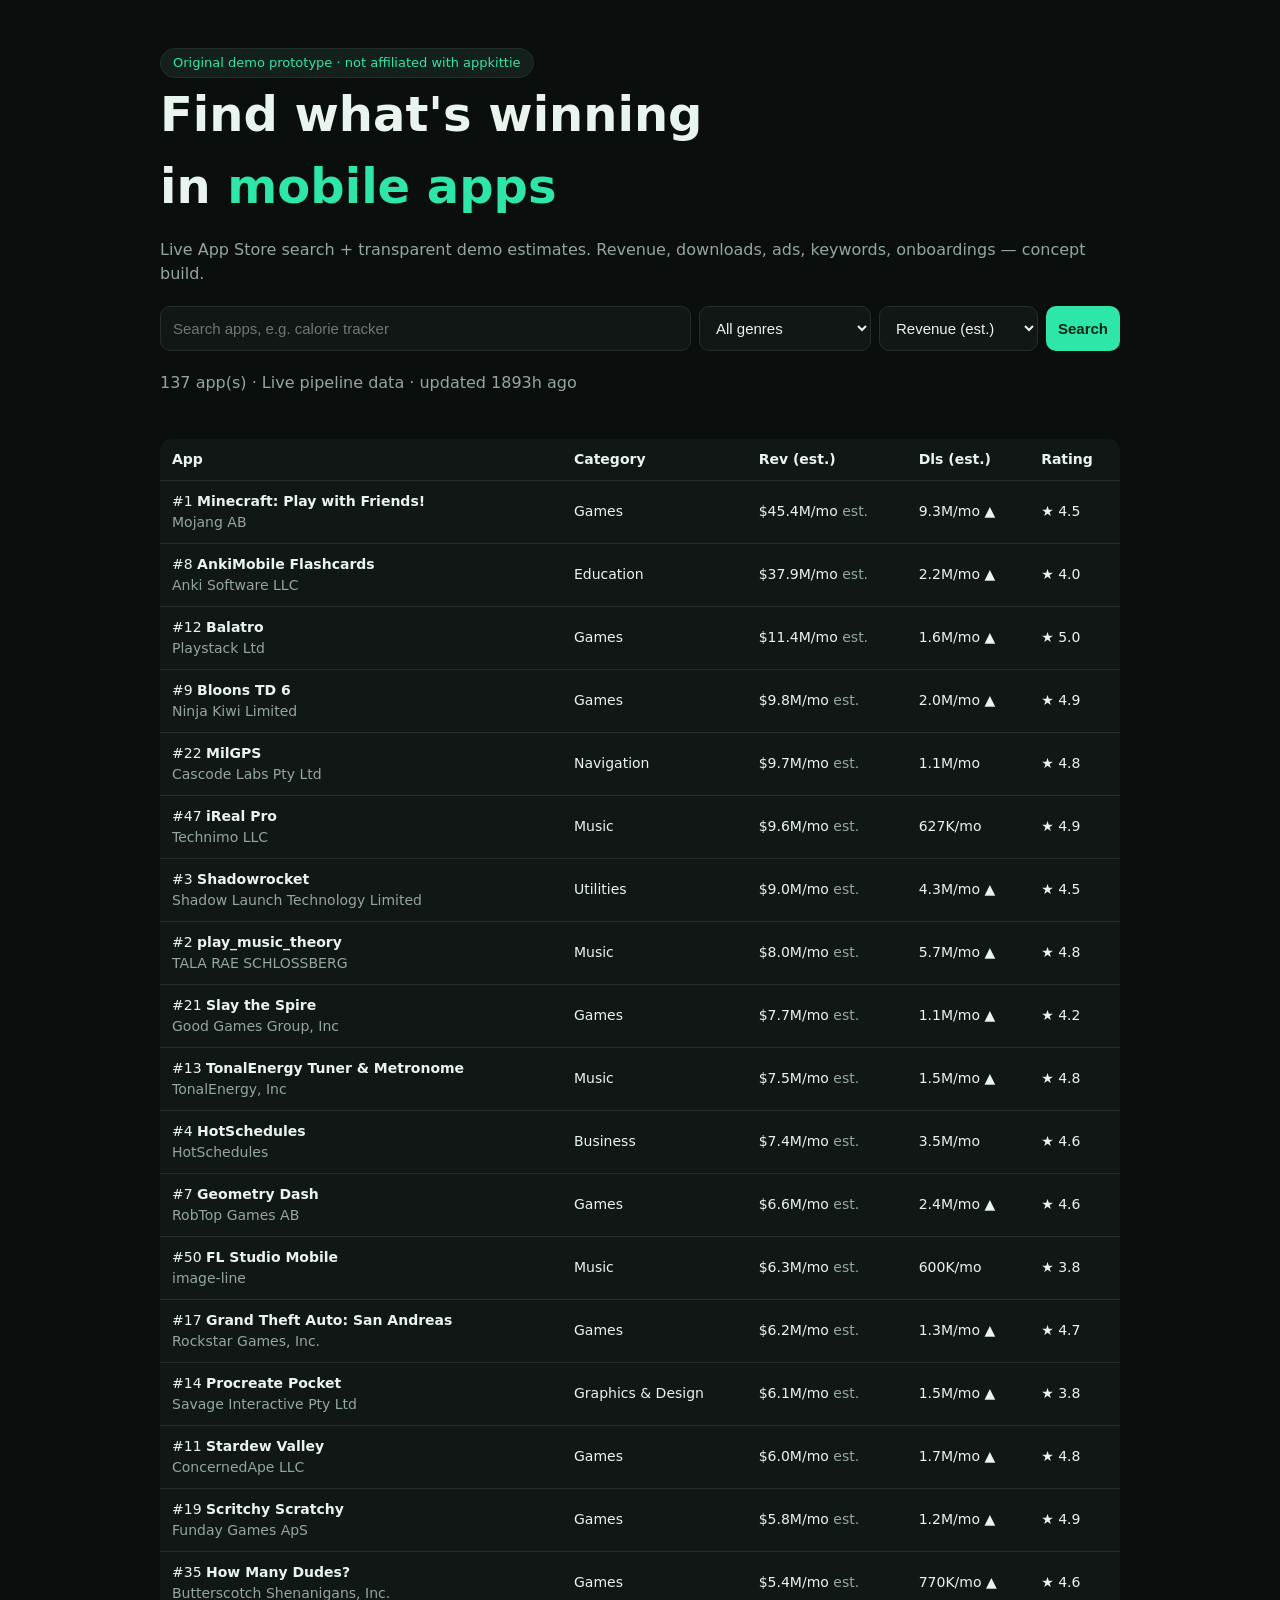
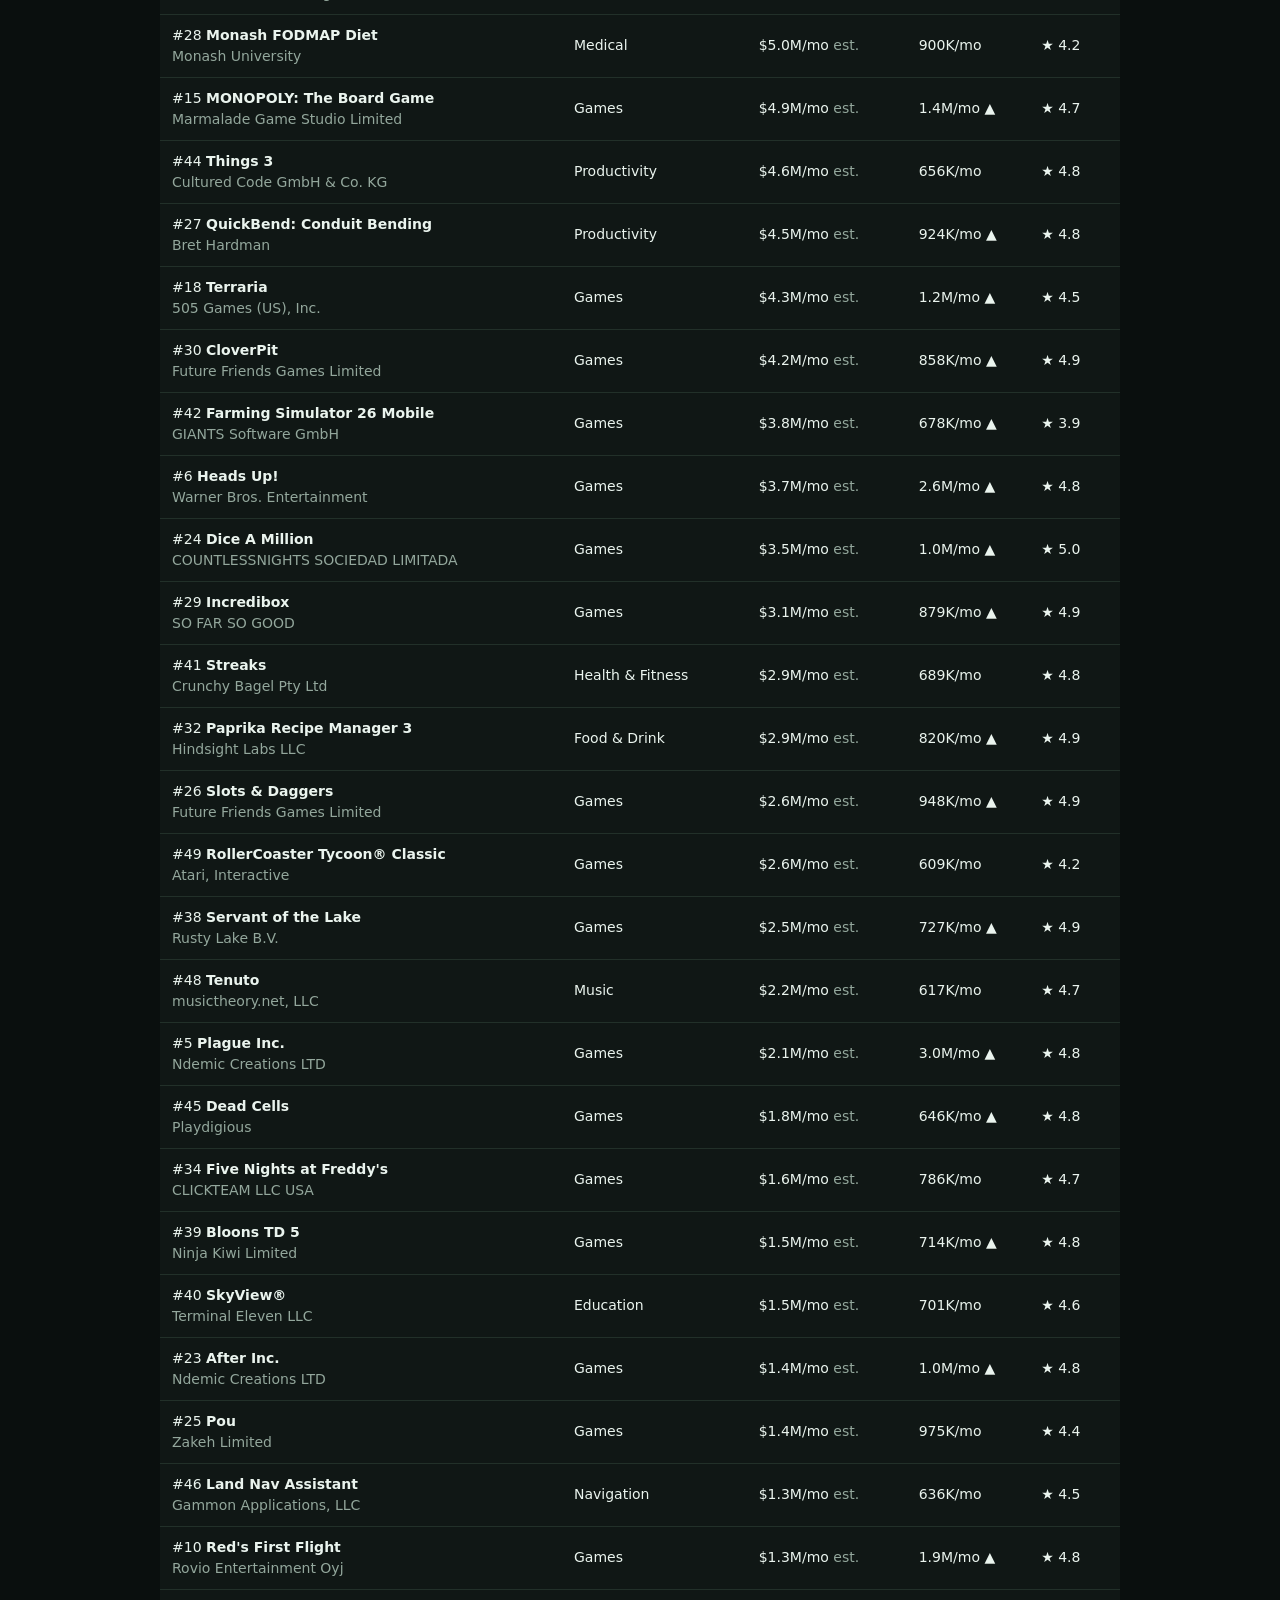
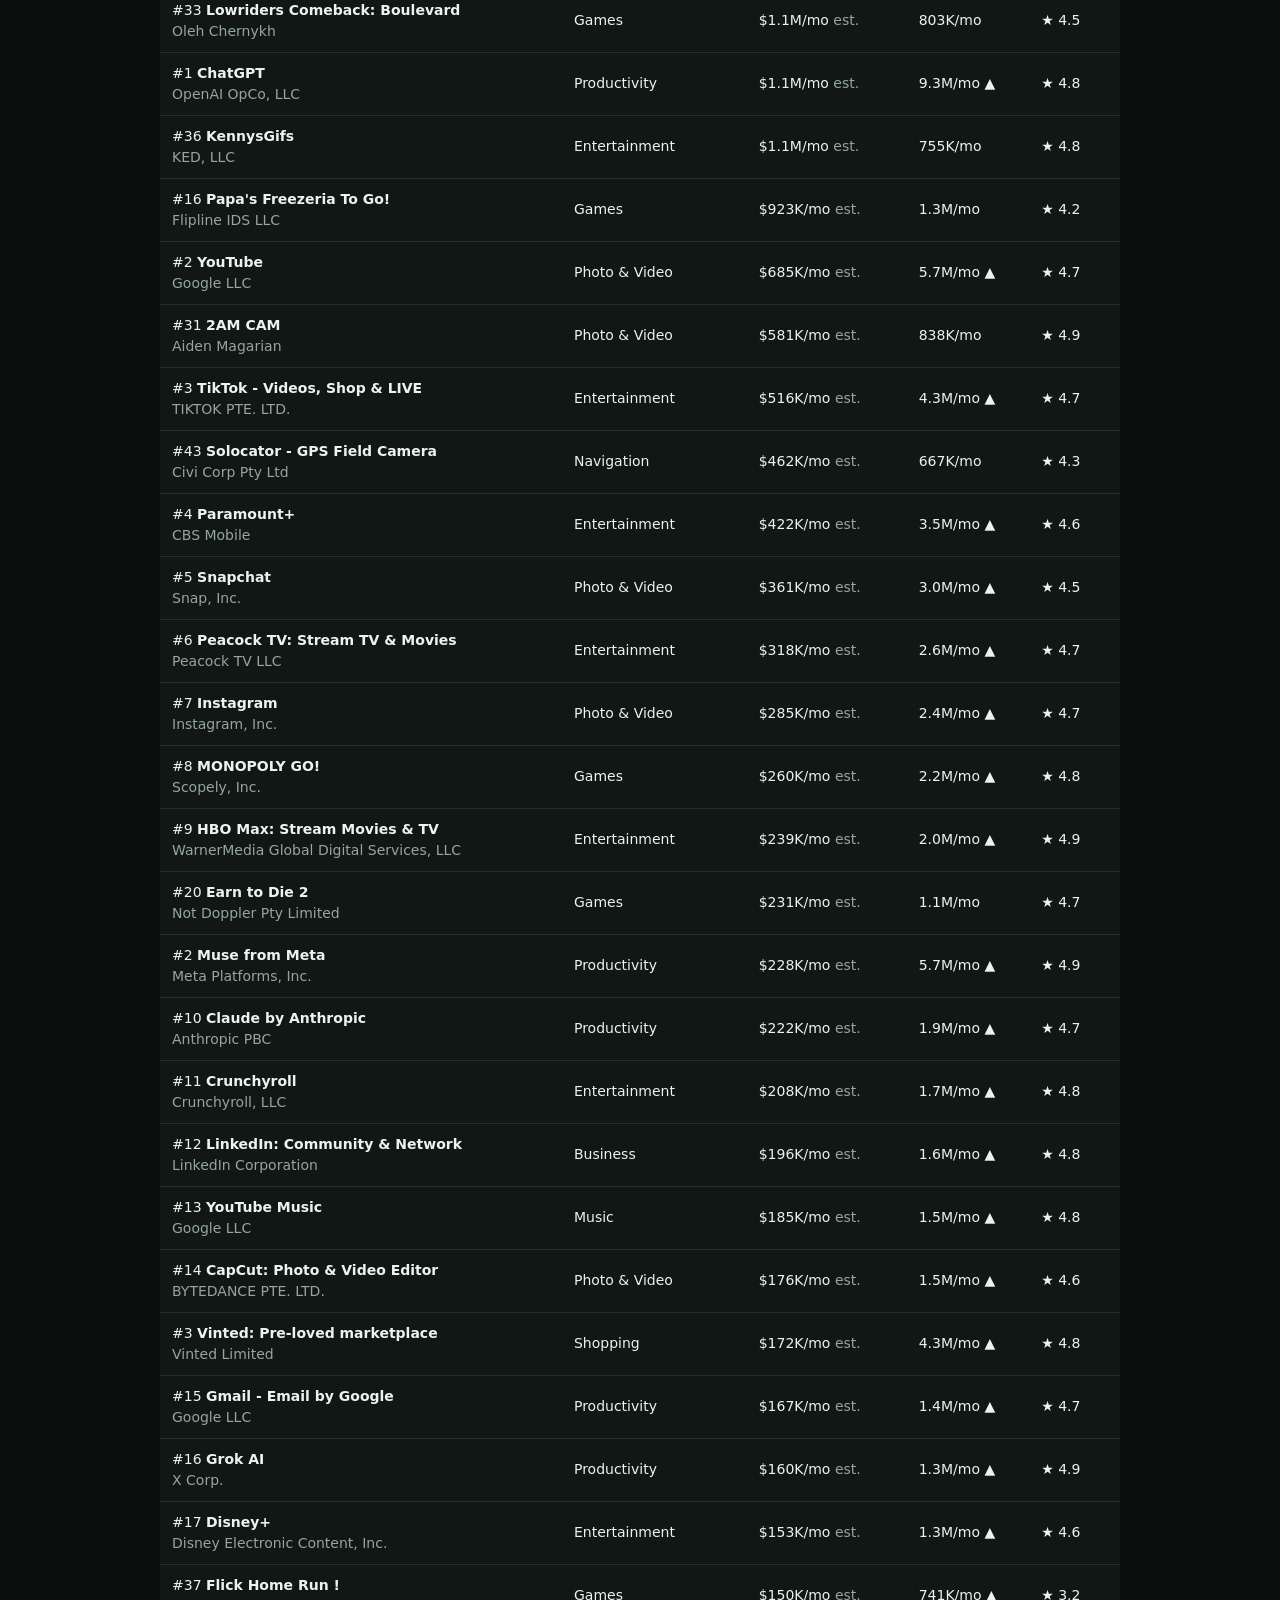
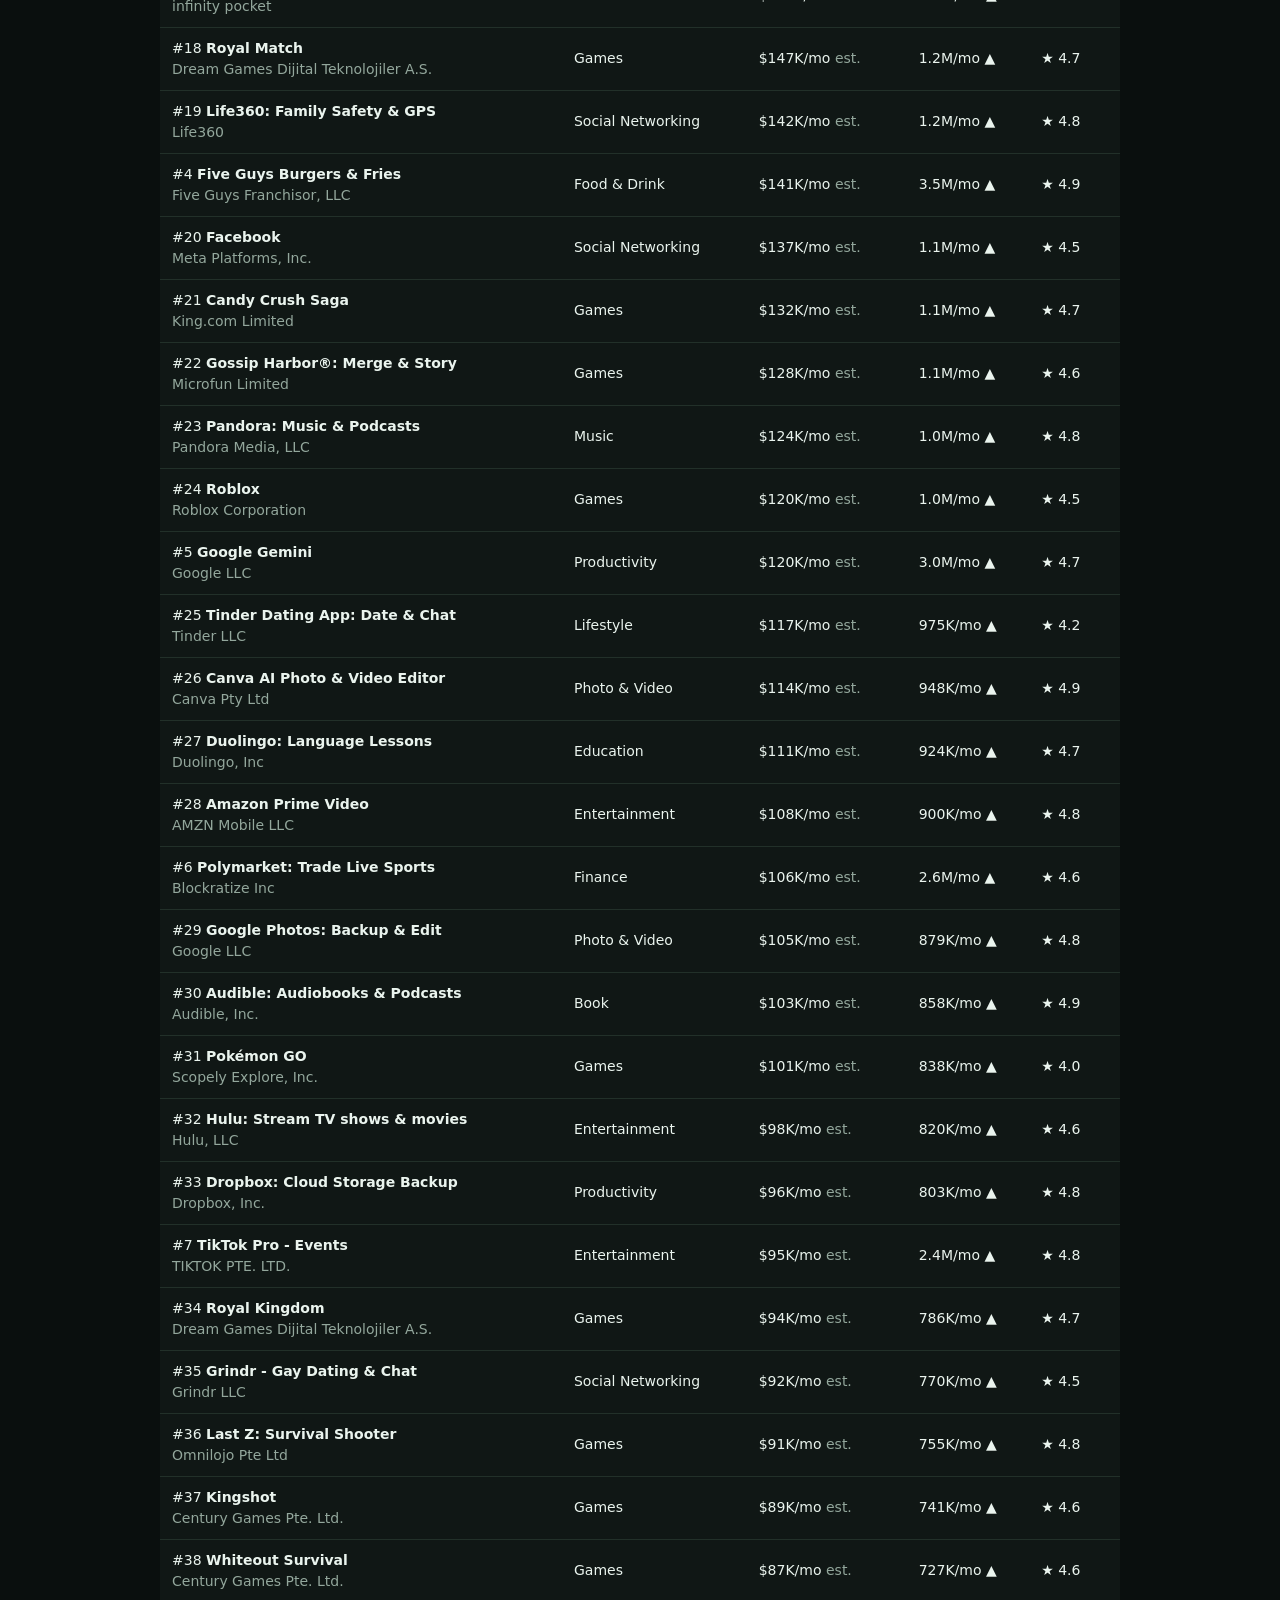
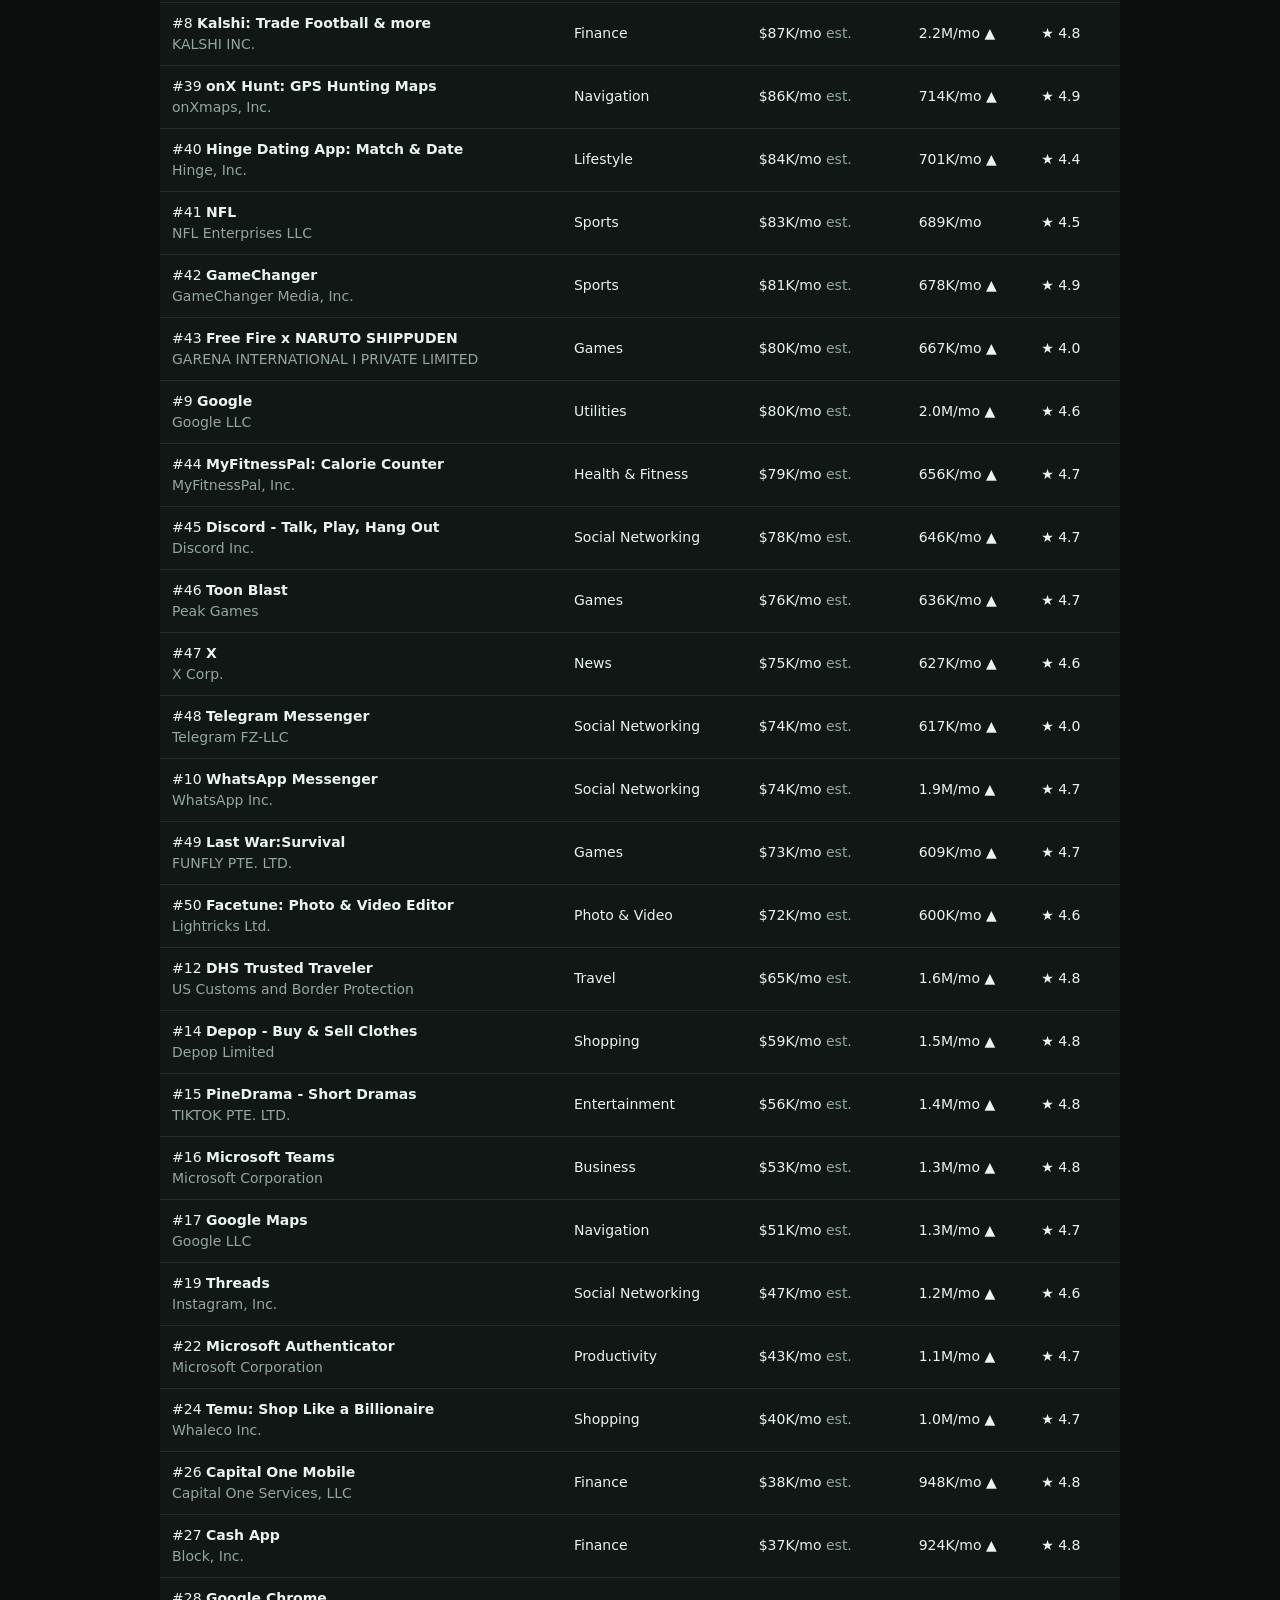
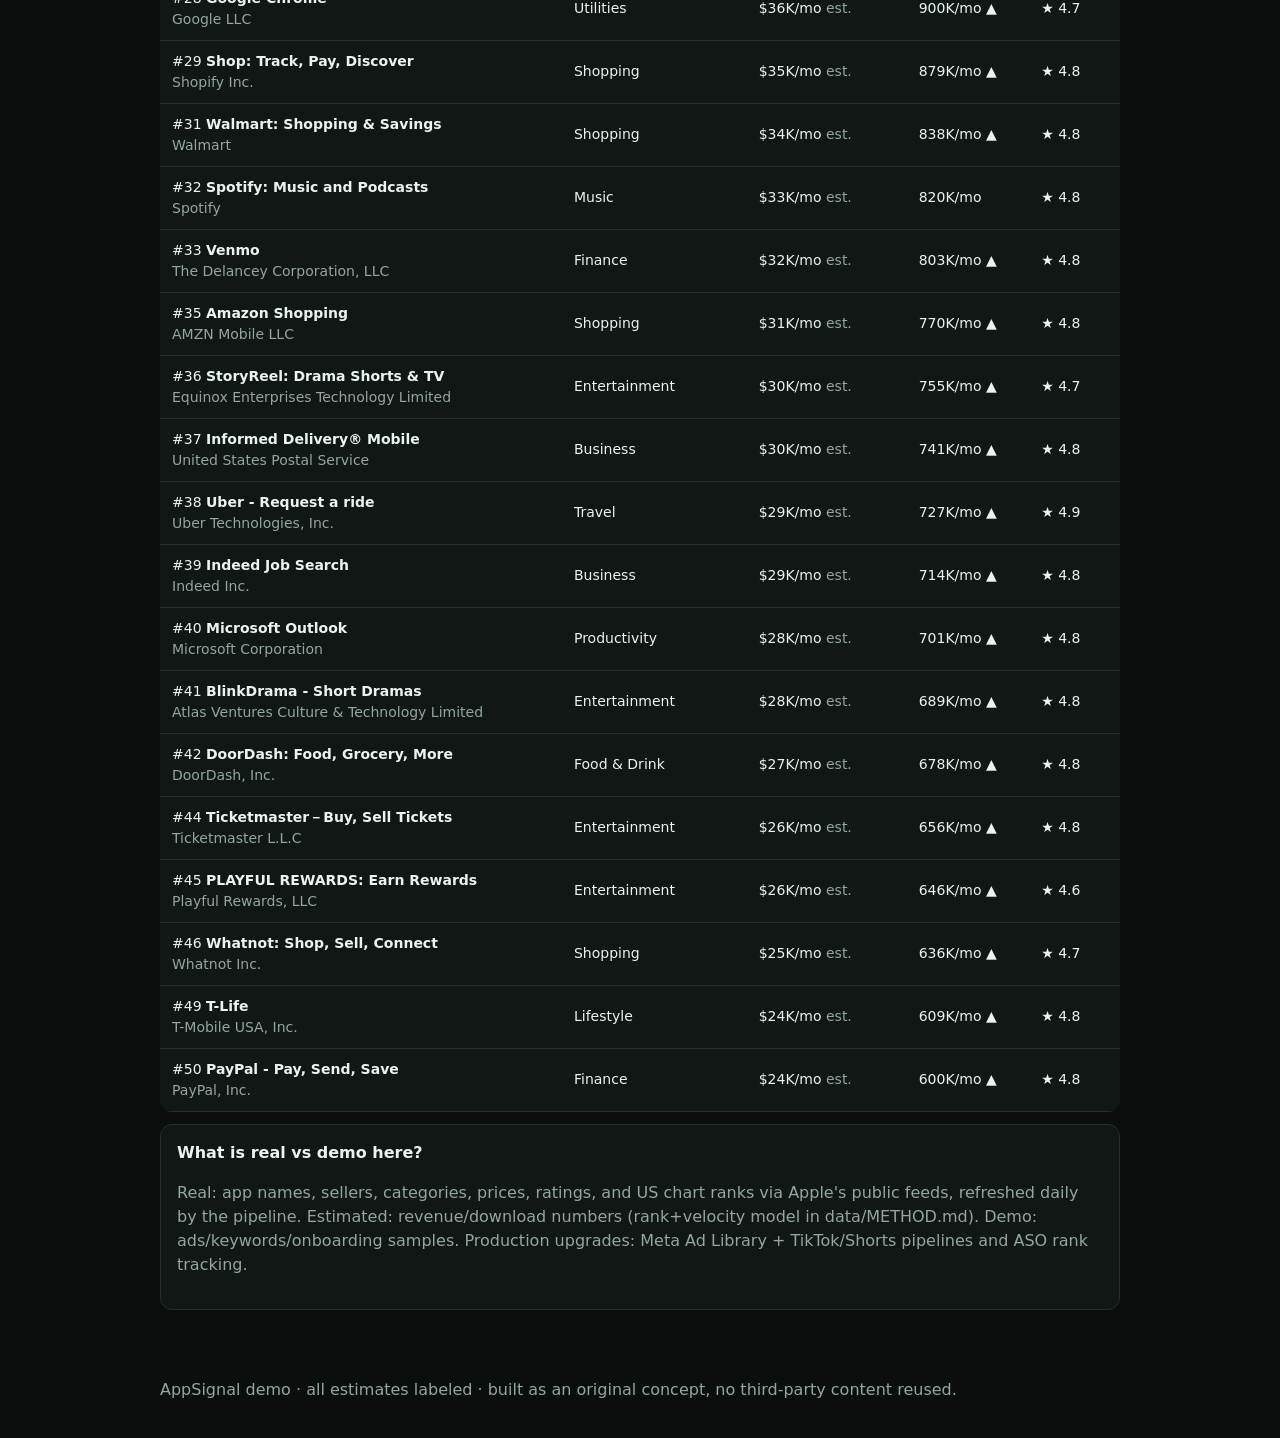
==== index.html @ fba951e4 "AppSignal: live chart pipeline and estimate UI" ====
<!doctype html>
<html lang="en">
<head>
<meta charset="utf-8">
<meta name="viewport" content="width=device-width, initial-scale=1">
<title>AppSignal — find what's winning in mobile apps (demo)</title>
<meta name="description" content="Original demo prototype: search iOS apps live, compare demo estimates, explore ads/keywords/onboarding concepts.">
<link rel="stylesheet" href="styles.css">
</head>
<body>
<header class="hero">
  <span class="badge">Original demo prototype · not affiliated with appkittie</span>
  <h1>Find what's winning<br>in <em>mobile apps</em></h1>
  <p class="mut">Live App Store search + transparent demo estimates. Revenue, downloads, ads, keywords, onboardings — concept build.</p>
  <div class="toolbar">
    <input id="q" placeholder="Search apps, e.g. calorie tracker" aria-label="Search apps">
    <select id="genre" aria-label="Genre filter"><option value="">All genres</option></select>
    <select id="sort" aria-label="Sort">
      <option value="rev">Revenue (est.)</option>
      <option value="dl">Downloads (est.)</option>
      <option value="rating">Rating</option>
    </select>
    <button id="go">Search</button>
  </div>
  <p class="mut" id="status" role="status" aria-live="polite"></p>
</header>
<main>
  <div id="tablewrap">
    <table><thead><tr><th>App</th><th>Category</th><th>Rev (est.)</th><th>Dls (est.)</th><th>Rating</th></tr></thead>
    <tbody id="rows"></tbody></table>
  </div>
  <div id="detail"></div>
  <div class="card"><b>What is real vs demo here?</b>
    <p class="mut">Real: app names, sellers, categories, prices, ratings, and US chart ranks via Apple's public feeds, refreshed daily by the pipeline. Estimated: revenue/download numbers (rank+velocity model in data/METHOD.md). Demo: ads/keywords/onboarding samples. Production upgrades: Meta Ad Library + TikTok/Shorts pipelines and ASO rank tracking.</p></div>
</main>
<footer><p class="mut">AppSignal demo · all estimates labeled · built as an original concept, no third-party content reused.</p></footer>
<script src="data.js"></script>
<script src="app.js"></script>
</body>
</html>
---- styles.css ----
:root { --bg: #0a0f0e; --card: #101715; --line: #223029; --ink: #eaf4ee; --mut: #93a79c; --acc: #2ee6a8; }
* { box-sizing: border-box; }
body { margin: 0; background: var(--bg); color: var(--ink); font: 16px/1.5 system-ui, sans-serif; }
header, main, footer { max-width: 1000px; margin: 0 auto; padding: 20px; }
.hero { padding: 48px 20px 8px; }
.hero h1 { font-size: clamp(28px, 5vw, 48px); margin: 0 0 8px; }
.hero h1 em { color: var(--acc); font-style: normal; }
.mut { color: var(--mut); }
.badge { display: inline-block; background: #14201b; border: 1px solid var(--line); color: var(--acc); border-radius: 999px; padding: 4px 12px; font-size: 13px; }
.toolbar { display: flex; gap: 8px; margin: 20px 0; flex-wrap: wrap; }
input, button, select { border-radius: 10px; border: 1px solid var(--line); padding: 12px; font-size: 15px; }
input { flex: 2 1 220px; background: var(--card); color: var(--ink); }
select { background: var(--card); color: var(--ink); }
button { background: var(--acc); color: #04241a; font-weight: 700; cursor: pointer; border: none; }
#tablewrap { overflow-x: auto; }
table { width: 100%; border-collapse: collapse; background: var(--card); border-radius: 12px; overflow: hidden; }
th, td { text-align: left; padding: 10px 12px; border-bottom: 1px solid var(--line); font-size: 14px; white-space: nowrap; }
td:first-child { white-space: normal; }
tr[data-id] { cursor: pointer; }
tr[data-id]:hover td, tr[data-id].sel td { background: #16211c; }
.grid { display: grid; grid-template-columns: 1fr 1fr; gap: 12px; }
.card { background: var(--card); border: 1px solid var(--line); border-radius: 12px; padding: 16px; margin: 12px 0; }
.tabs button { background: var(--card); color: var(--ink); border: 1px solid var(--line); margin: 0 6px 6px 0; }
.tabs button.on { background: var(--acc); color: #04241a; }
.warn { background: #221a08; border: 1px solid #6b5416; color: #f2cf6b; border-radius: 10px; padding: 10px 12px; font-size: 13px; }
.empty { border: 1px dashed var(--line); border-radius: 10px; padding: 14px; color: var(--mut); font-size: 14px; }
ol.steps li { background: var(--card); border: 1px solid var(--line); border-radius: 8px; padding: 8px 12px; margin: 6px 0; list-style-position: inside; }
.spin { display: inline-block; width: 14px; height: 14px; border: 2px solid var(--line); border-top-color: var(--acc); border-radius: 50%; animation: sp .7s linear infinite; vertical-align: -2px; margin-right: 6px; }
@keyframes sp { to { transform: rotate(360deg); } }
@media (max-width: 700px) { .grid { grid-template-columns: 1fr; } }
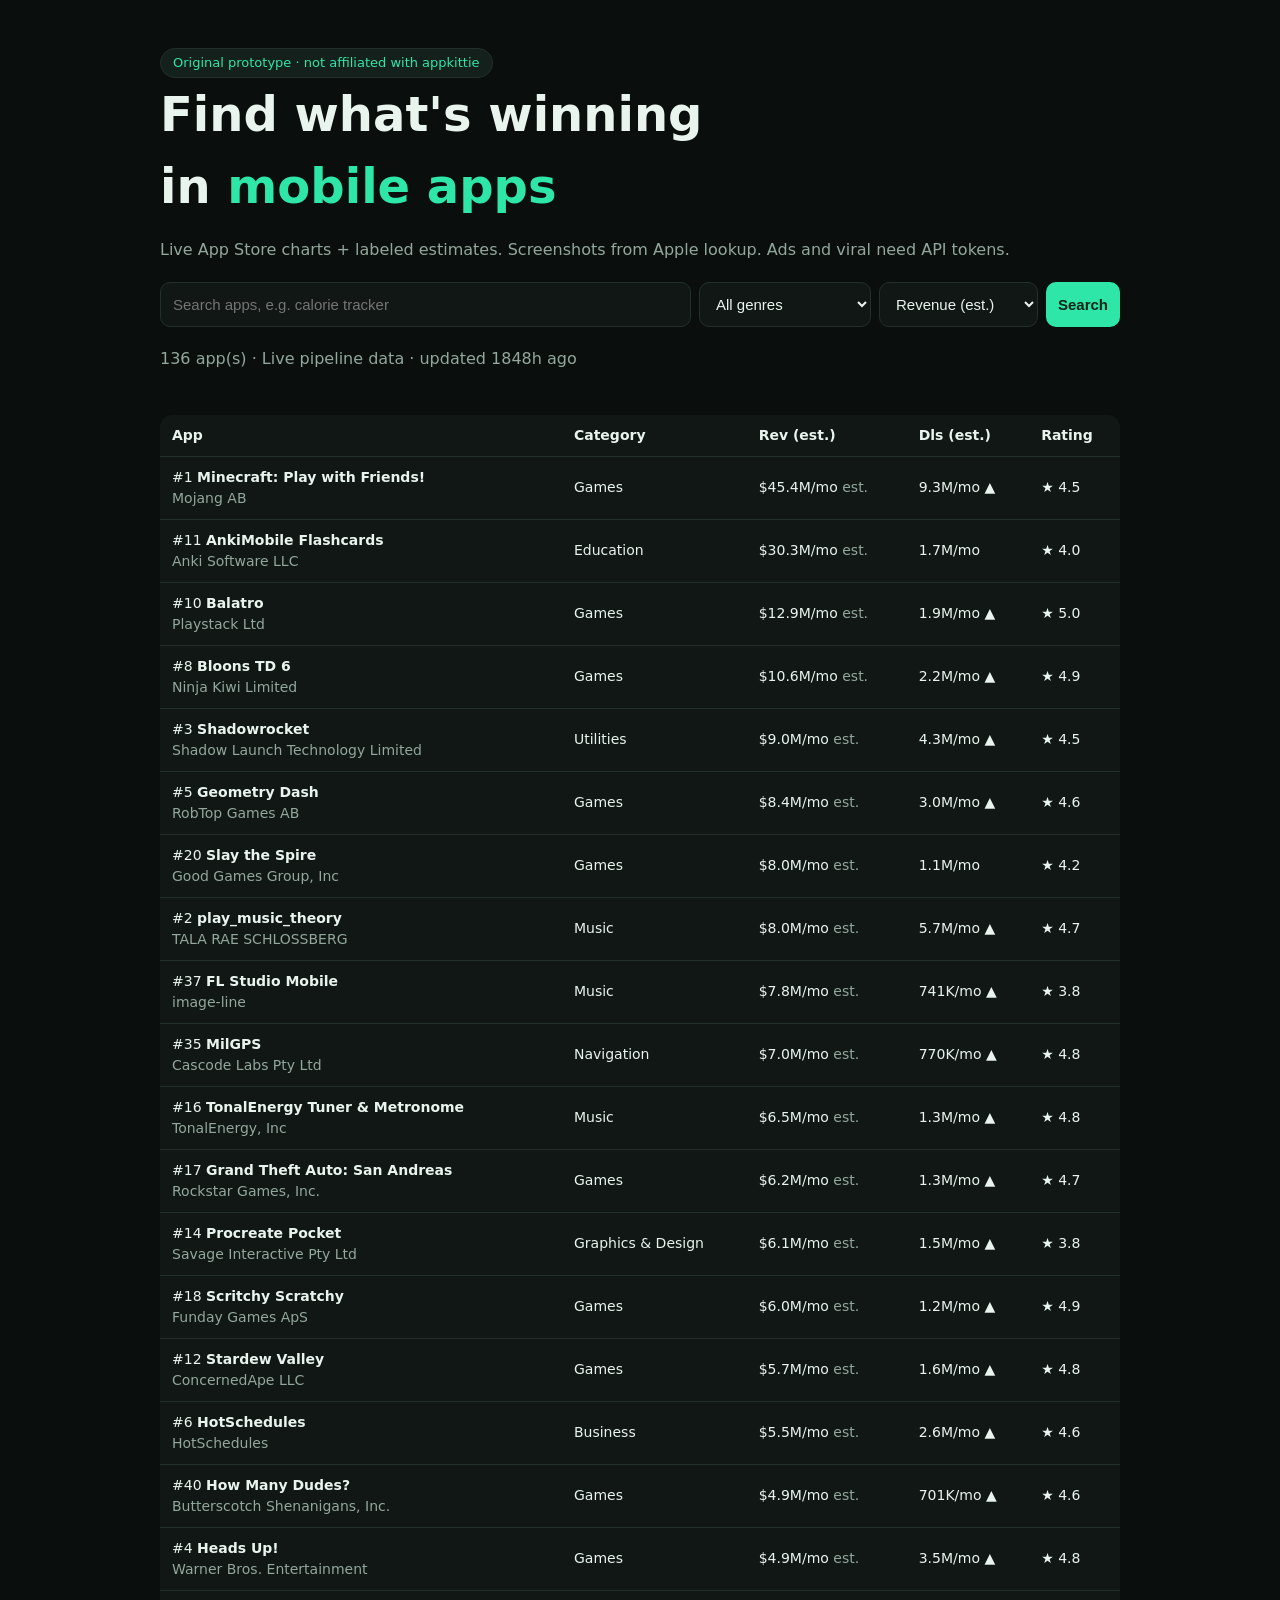
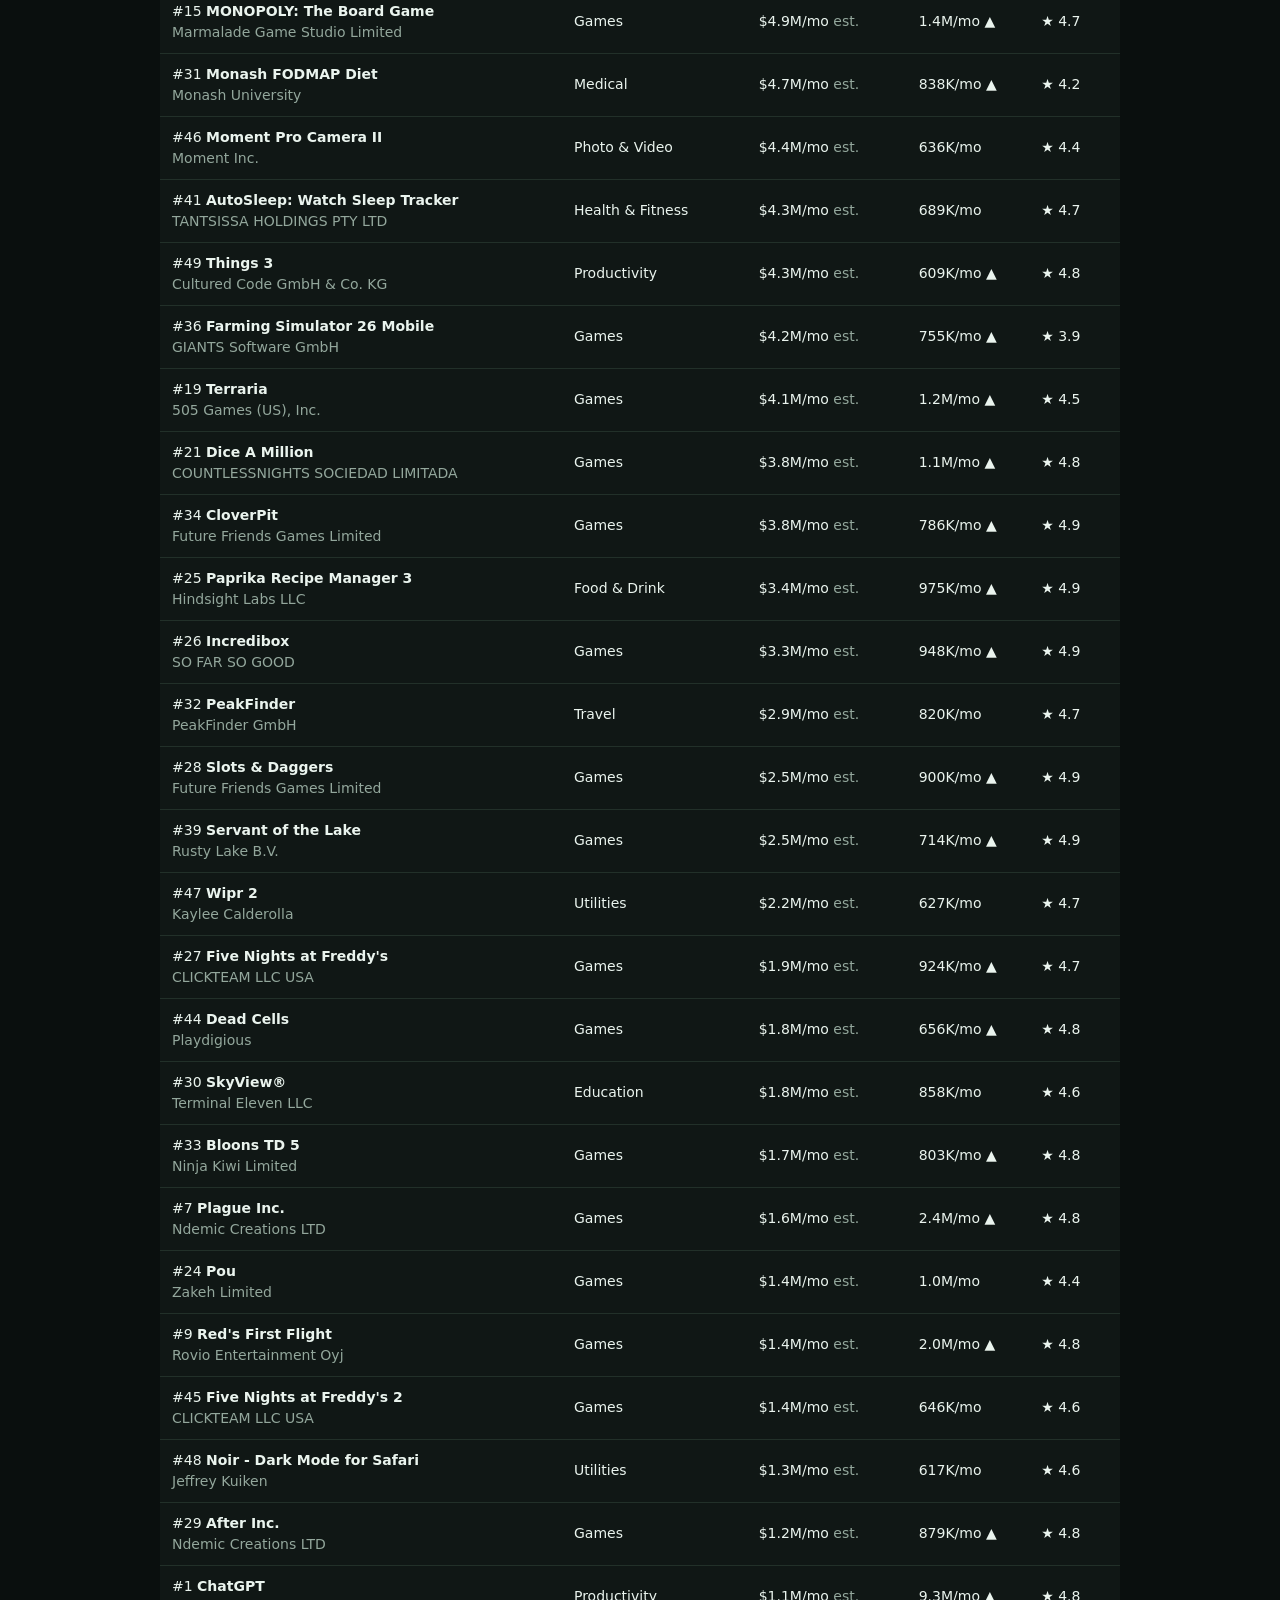
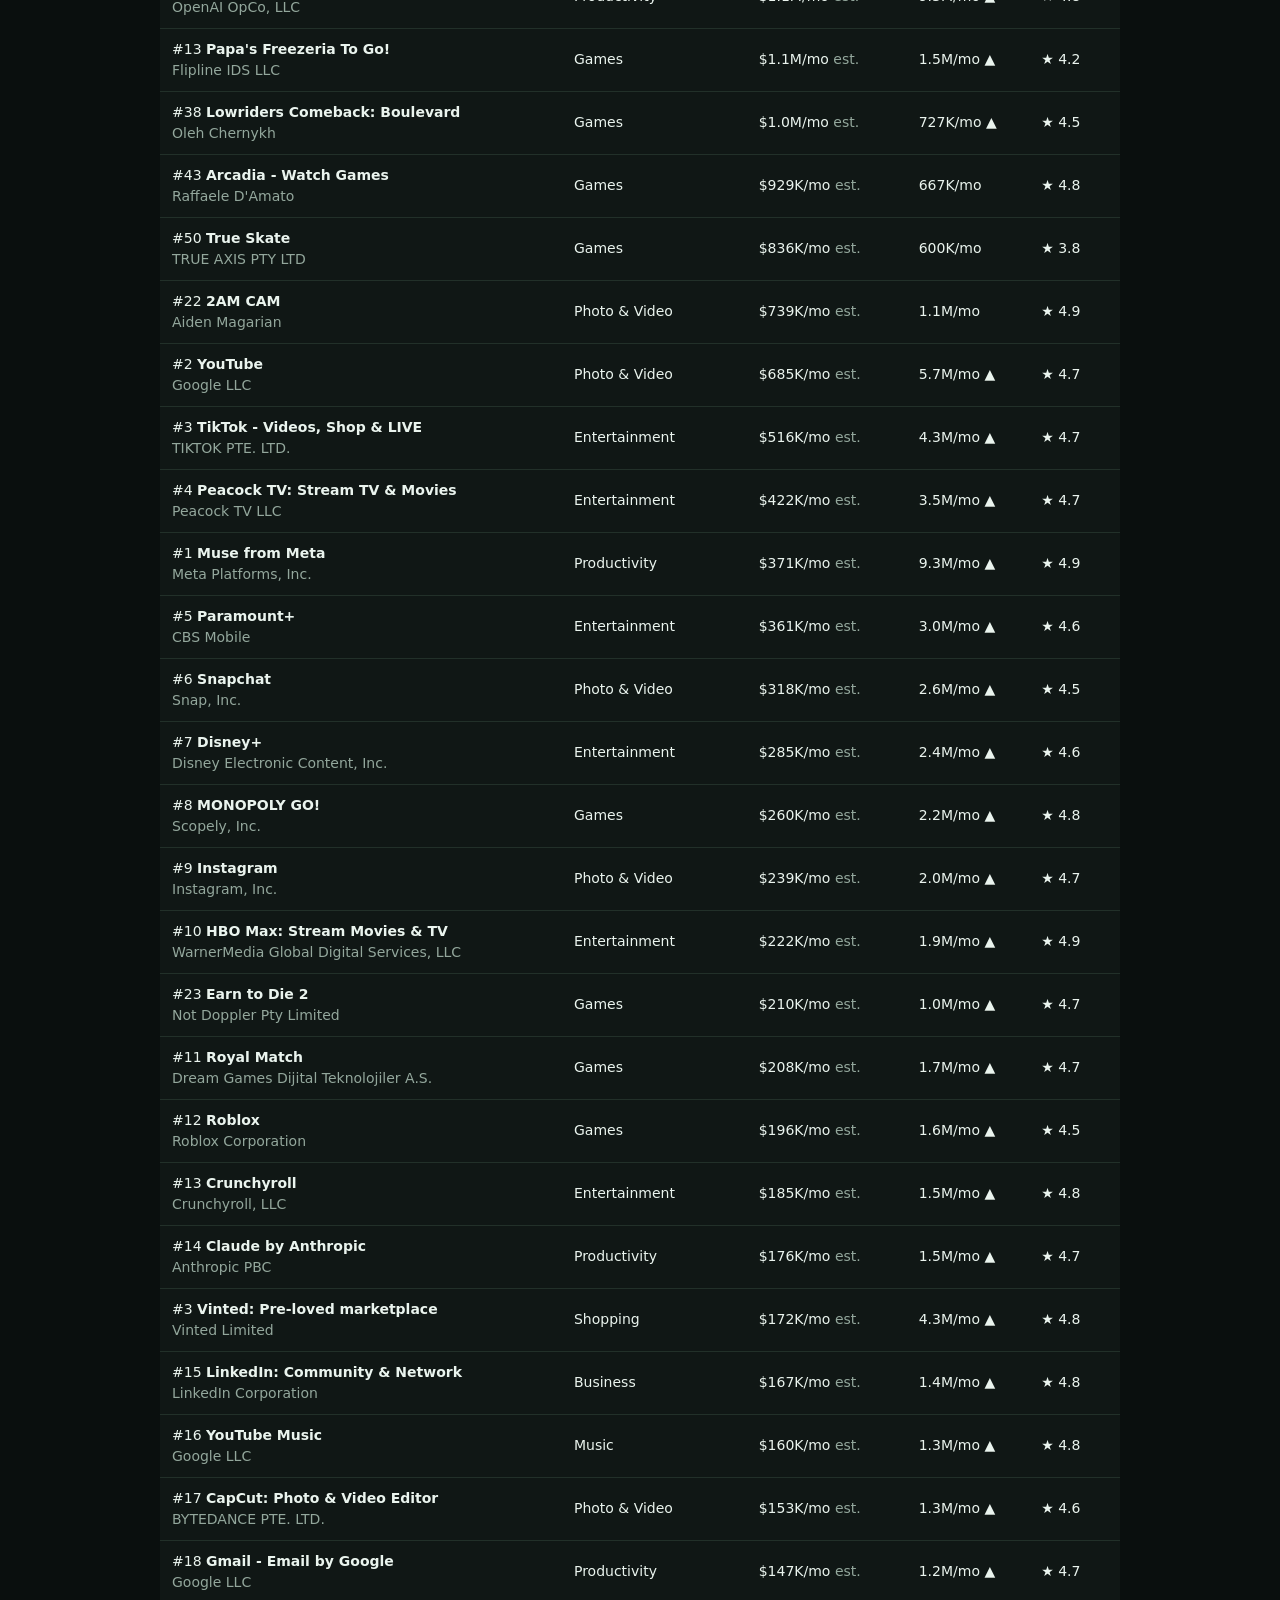
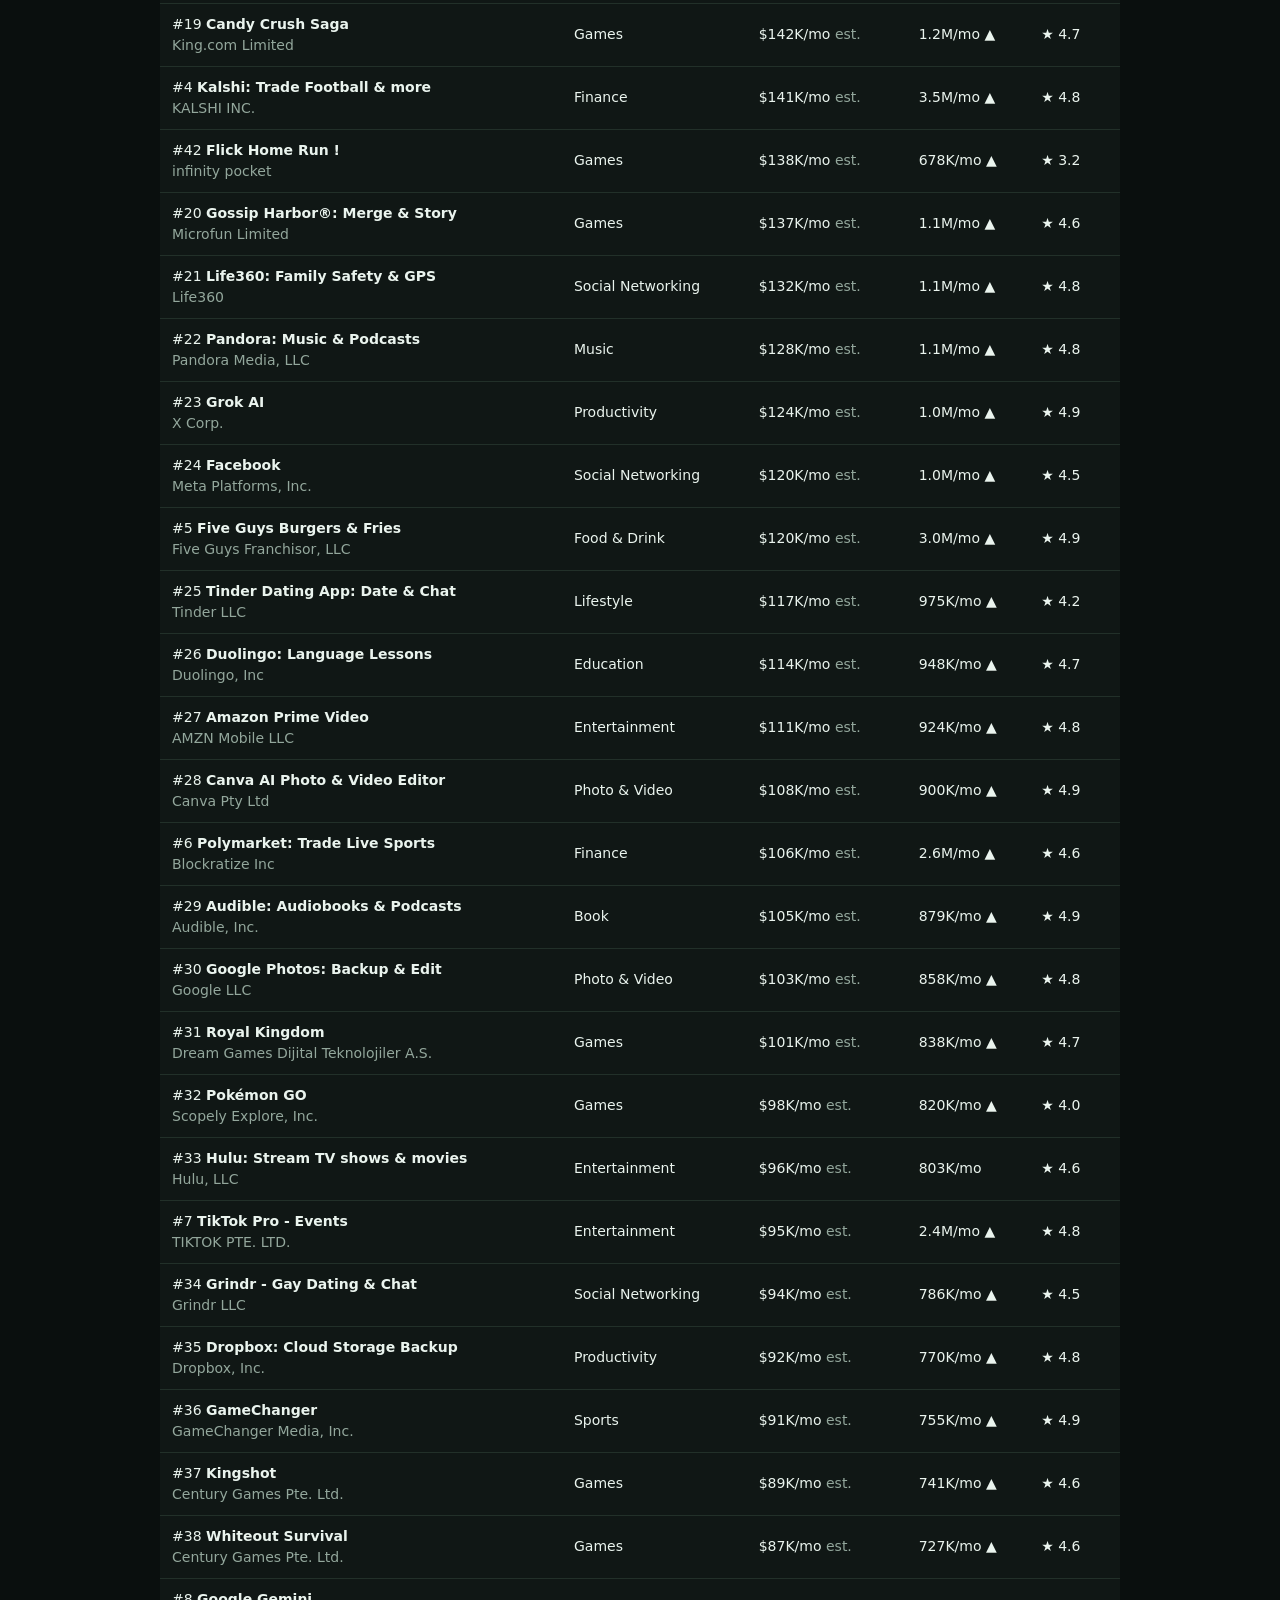
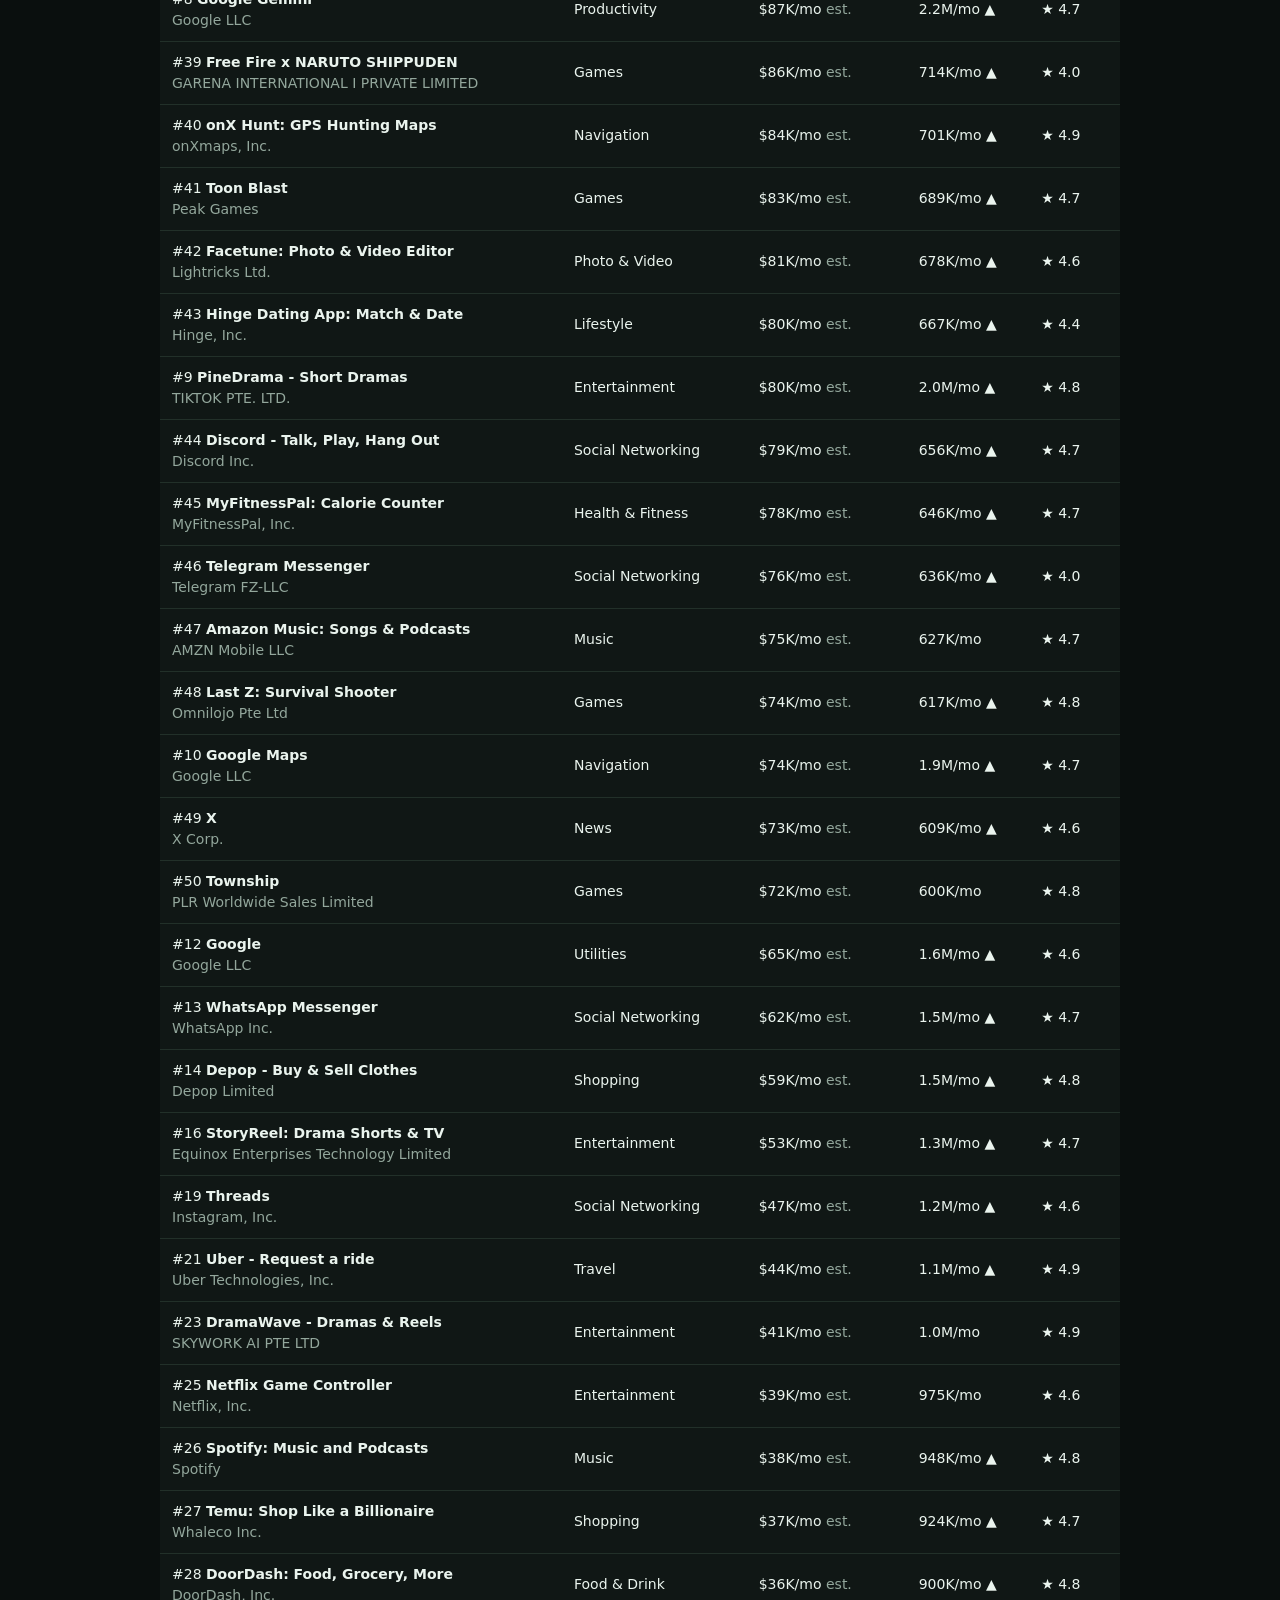
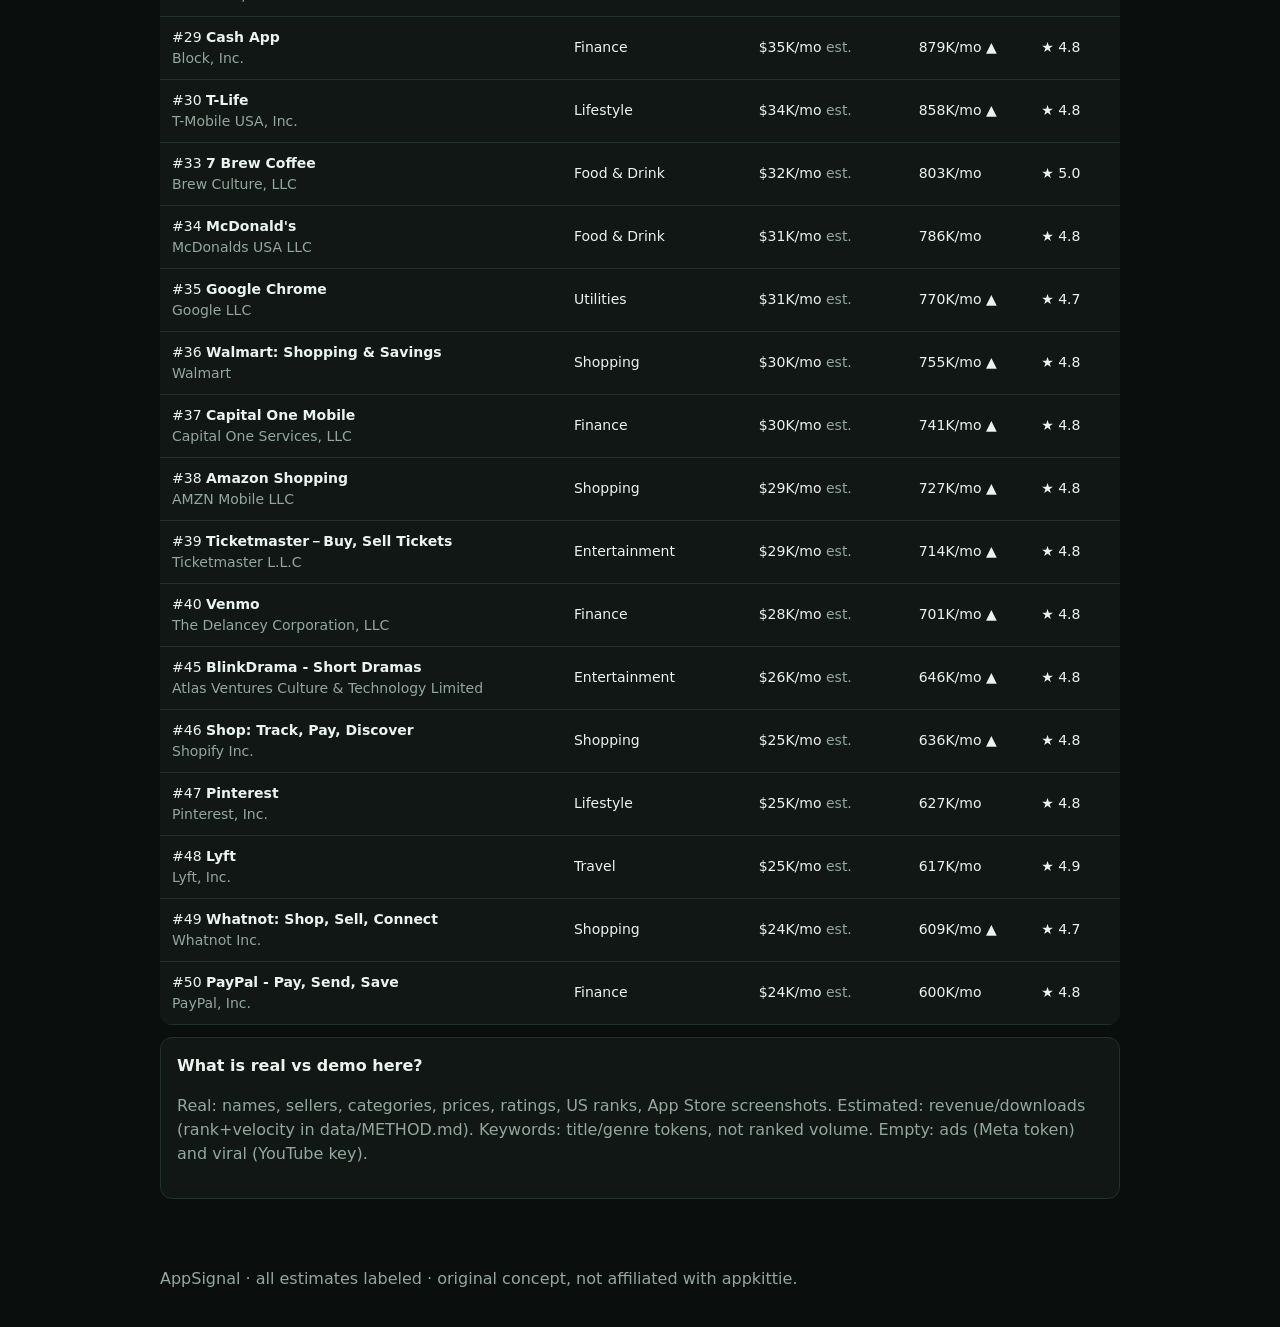
==== commit 06bdce75: "feat: real screenshots, honest empty ads, pipeline guards Ingest now fails a thin chart fetch, looku" ====
--- a/index.html
+++ b/index.html
@@ -3,15 +3,15 @@
 <head>
 <meta charset="utf-8">
 <meta name="viewport" content="width=device-width, initial-scale=1">
-<title>AppSignal — find what's winning in mobile apps (demo)</title>
-<meta name="description" content="Original demo prototype: search iOS apps live, compare demo estimates, explore ads/keywords/onboarding concepts.">
+<title>AppSignal — find what's winning in mobile apps</title>
+<meta name="description" content="Live US App Store charts with transparent download and revenue estimates.">
 <link rel="stylesheet" href="styles.css">
 </head>
 <body>
 <header class="hero">
-  <span class="badge">Original demo prototype · not affiliated with appkittie</span>
+  <span class="badge">Original prototype · not affiliated with appkittie</span>
   <h1>Find what's winning<br>in <em>mobile apps</em></h1>
-  <p class="mut">Live App Store search + transparent demo estimates. Revenue, downloads, ads, keywords, onboardings — concept build.</p>
+  <p class="mut">Live App Store charts + labeled estimates. Screenshots from Apple lookup. Ads and viral need API tokens.</p>
   <div class="toolbar">
     <input id="q" placeholder="Search apps, e.g. calorie tracker" aria-label="Search apps">
     <select id="genre" aria-label="Genre filter"><option value="">All genres</option></select>
@@ -19,6 +19,7 @@
       <option value="rev">Revenue (est.)</option>
       <option value="dl">Downloads (est.)</option>
       <option value="rating">Rating</option>
+      <option value="vel">Velocity</option>
     </select>
     <button id="go">Search</button>
   </div>
@@ -31,9 +32,9 @@
   </div>
   <div id="detail"></div>
   <div class="card"><b>What is real vs demo here?</b>
-    <p class="mut">Real: app names, sellers, categories, prices, ratings, and US chart ranks via Apple's public feeds, refreshed daily by the pipeline. Estimated: revenue/download numbers (rank+velocity model in data/METHOD.md). Demo: ads/keywords/onboarding samples. Production upgrades: Meta Ad Library + TikTok/Shorts pipelines and ASO rank tracking.</p></div>
+    <p class="mut">Real: names, sellers, categories, prices, ratings, US ranks, App Store screenshots. Estimated: revenue/downloads (rank+velocity in data/METHOD.md). Keywords: title/genre tokens, not ranked volume. Empty: ads (Meta token) and viral (YouTube key).</p></div>
 </main>
-<footer><p class="mut">AppSignal demo · all estimates labeled · built as an original concept, no third-party content reused.</p></footer>
+<footer><p class="mut">AppSignal · all estimates labeled · original concept, not affiliated with appkittie.</p></footer>
 <script src="data.js"></script>
 <script src="app.js"></script>
 </body>
--- a/styles.css
+++ b/styles.css
@@ -28,3 +28,4 @@
 .spin { display: inline-block; width: 14px; height: 14px; border: 2px solid var(--line); border-top-color: var(--acc); border-radius: 50%; animation: sp .7s linear infinite; vertical-align: -2px; margin-right: 6px; }
 @keyframes sp { to { transform: rotate(360deg); } }
 @media (max-width: 700px) { .grid { grid-template-columns: 1fr; } }
+img.shot { max-width: 120px; height: auto; border-radius: 8px; margin: 4px; }
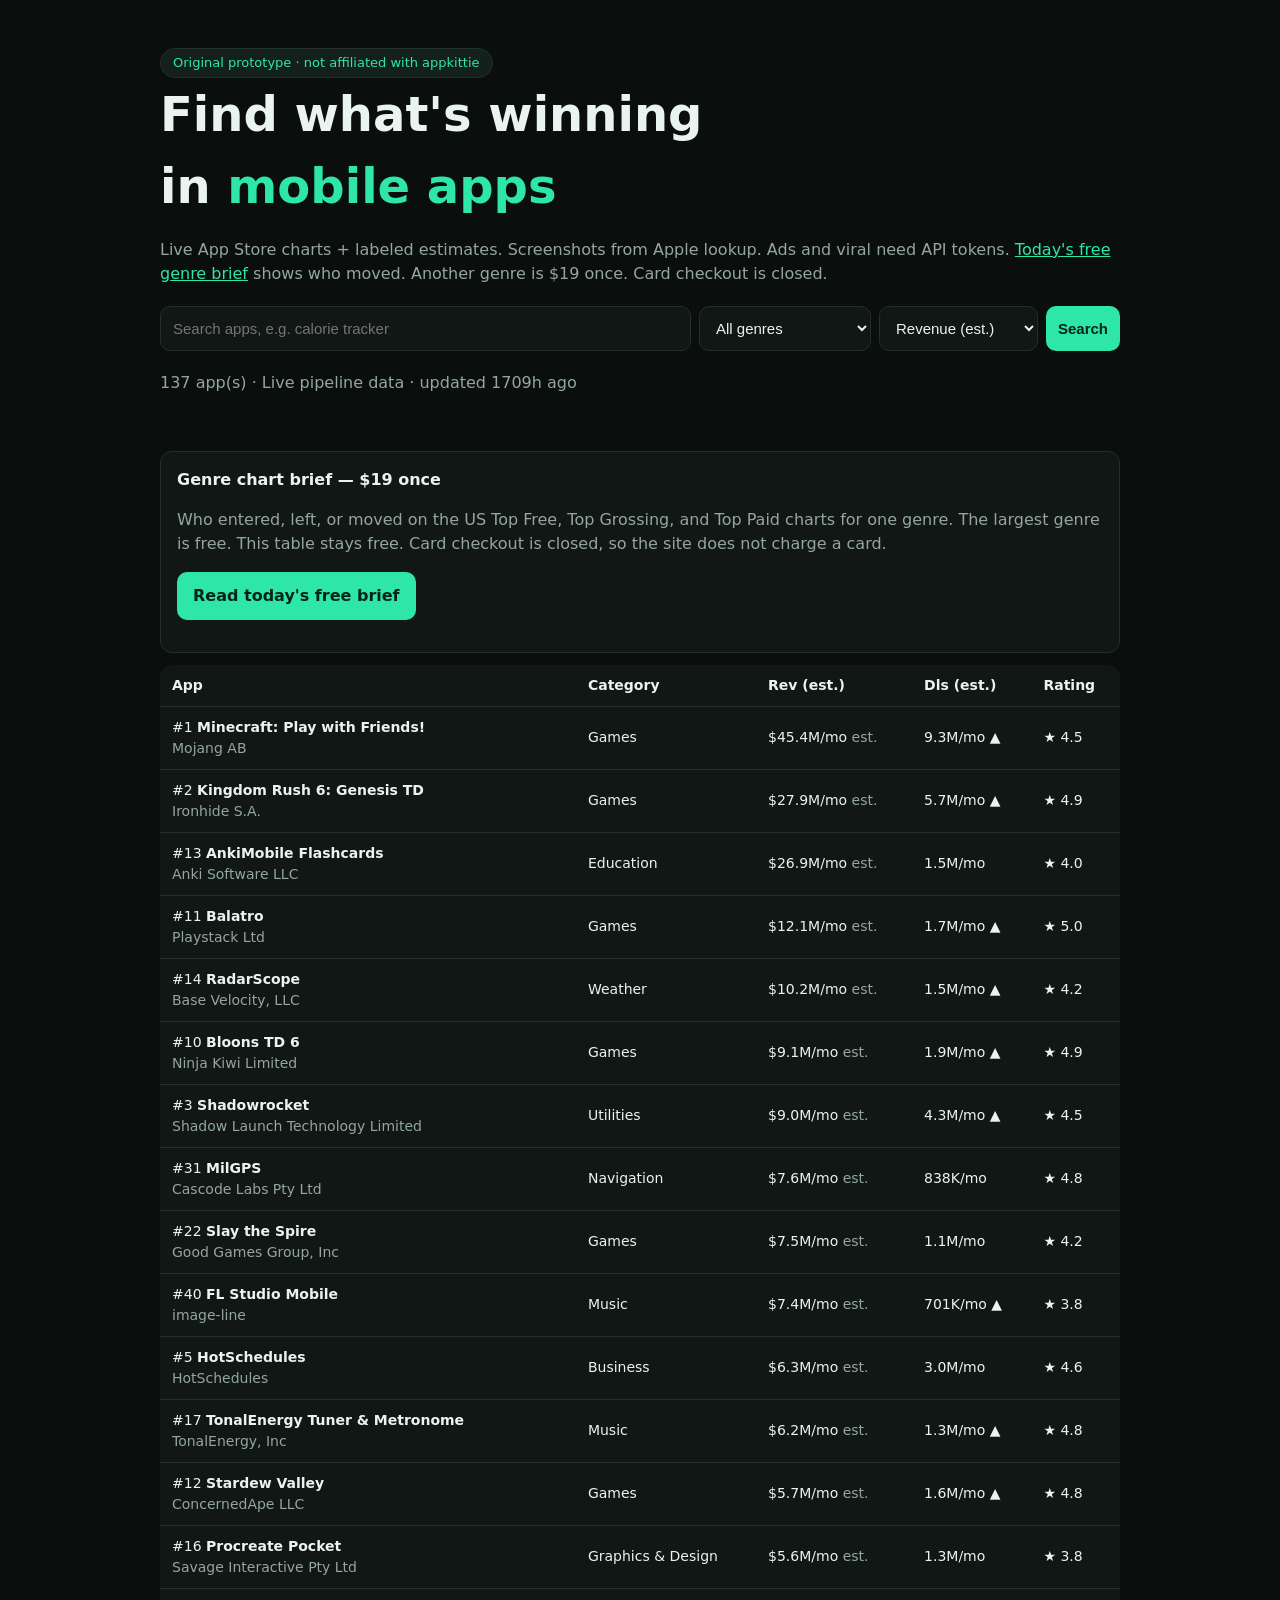
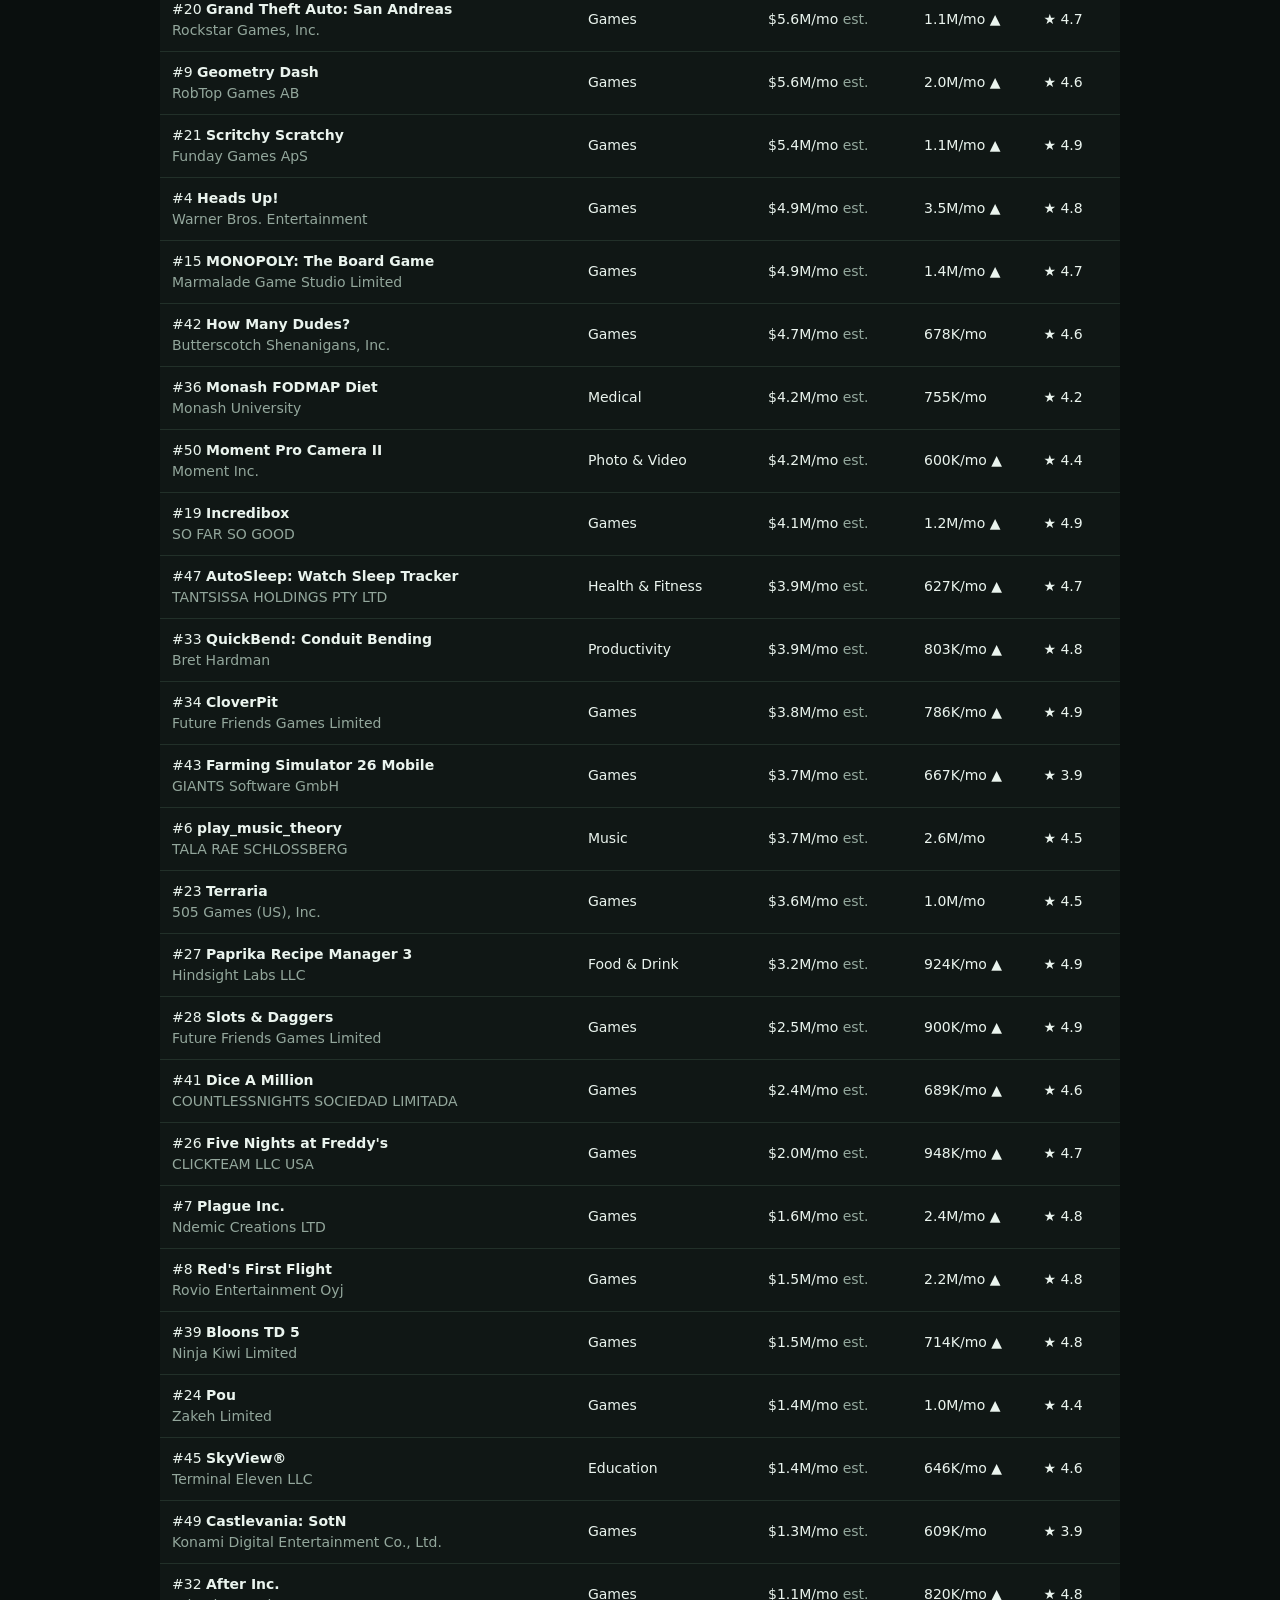
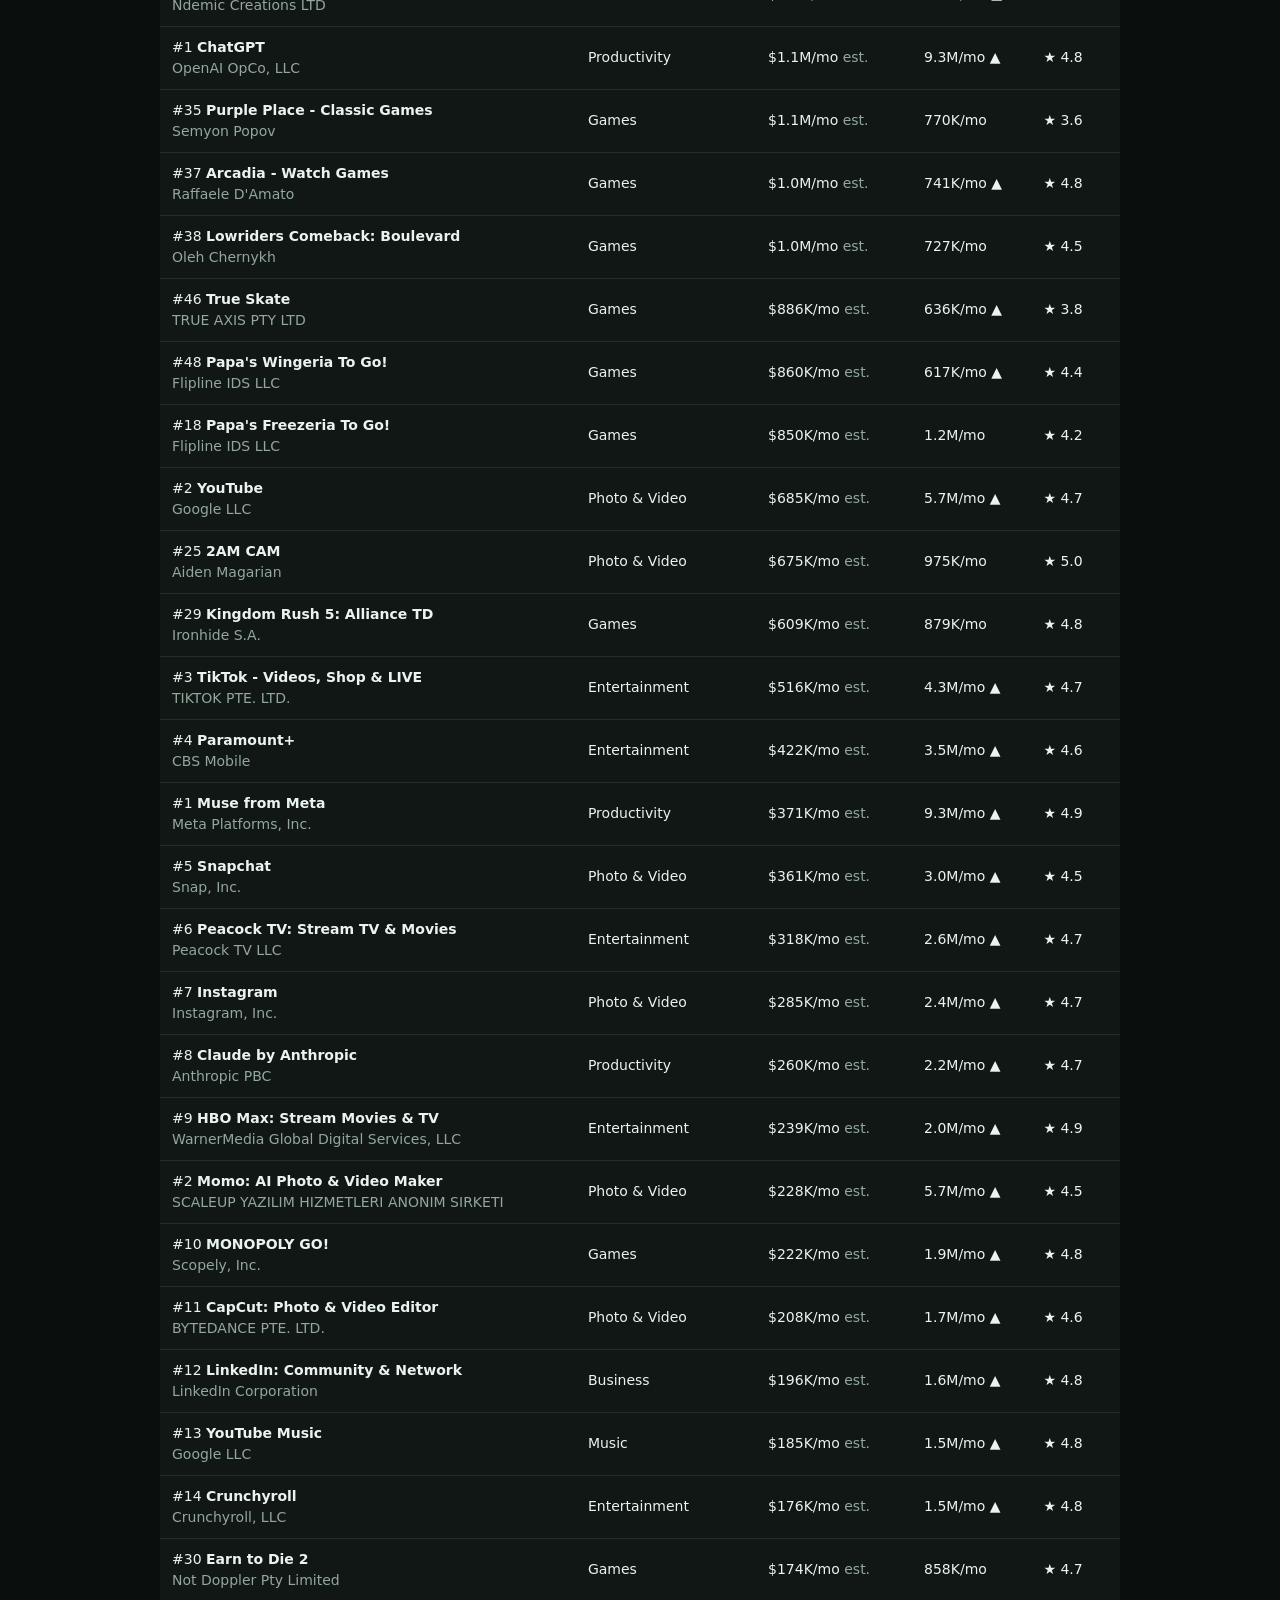
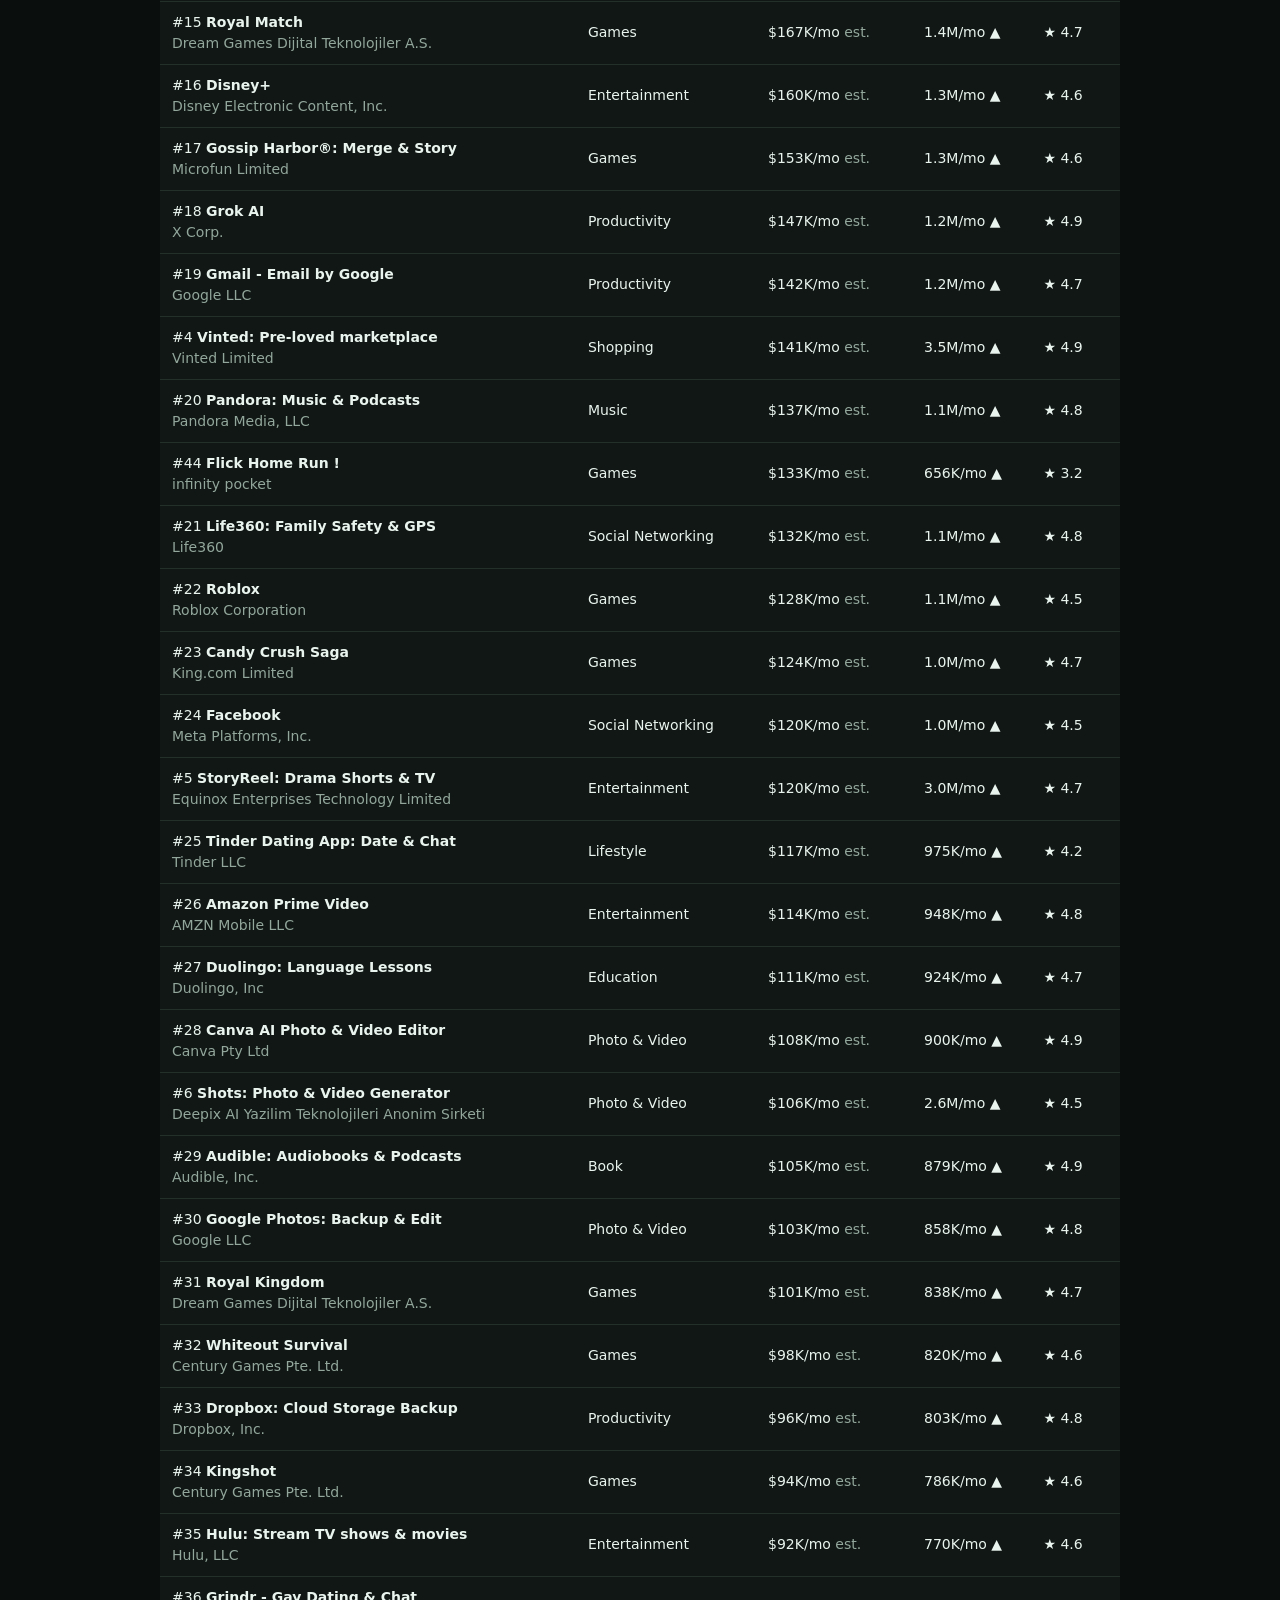
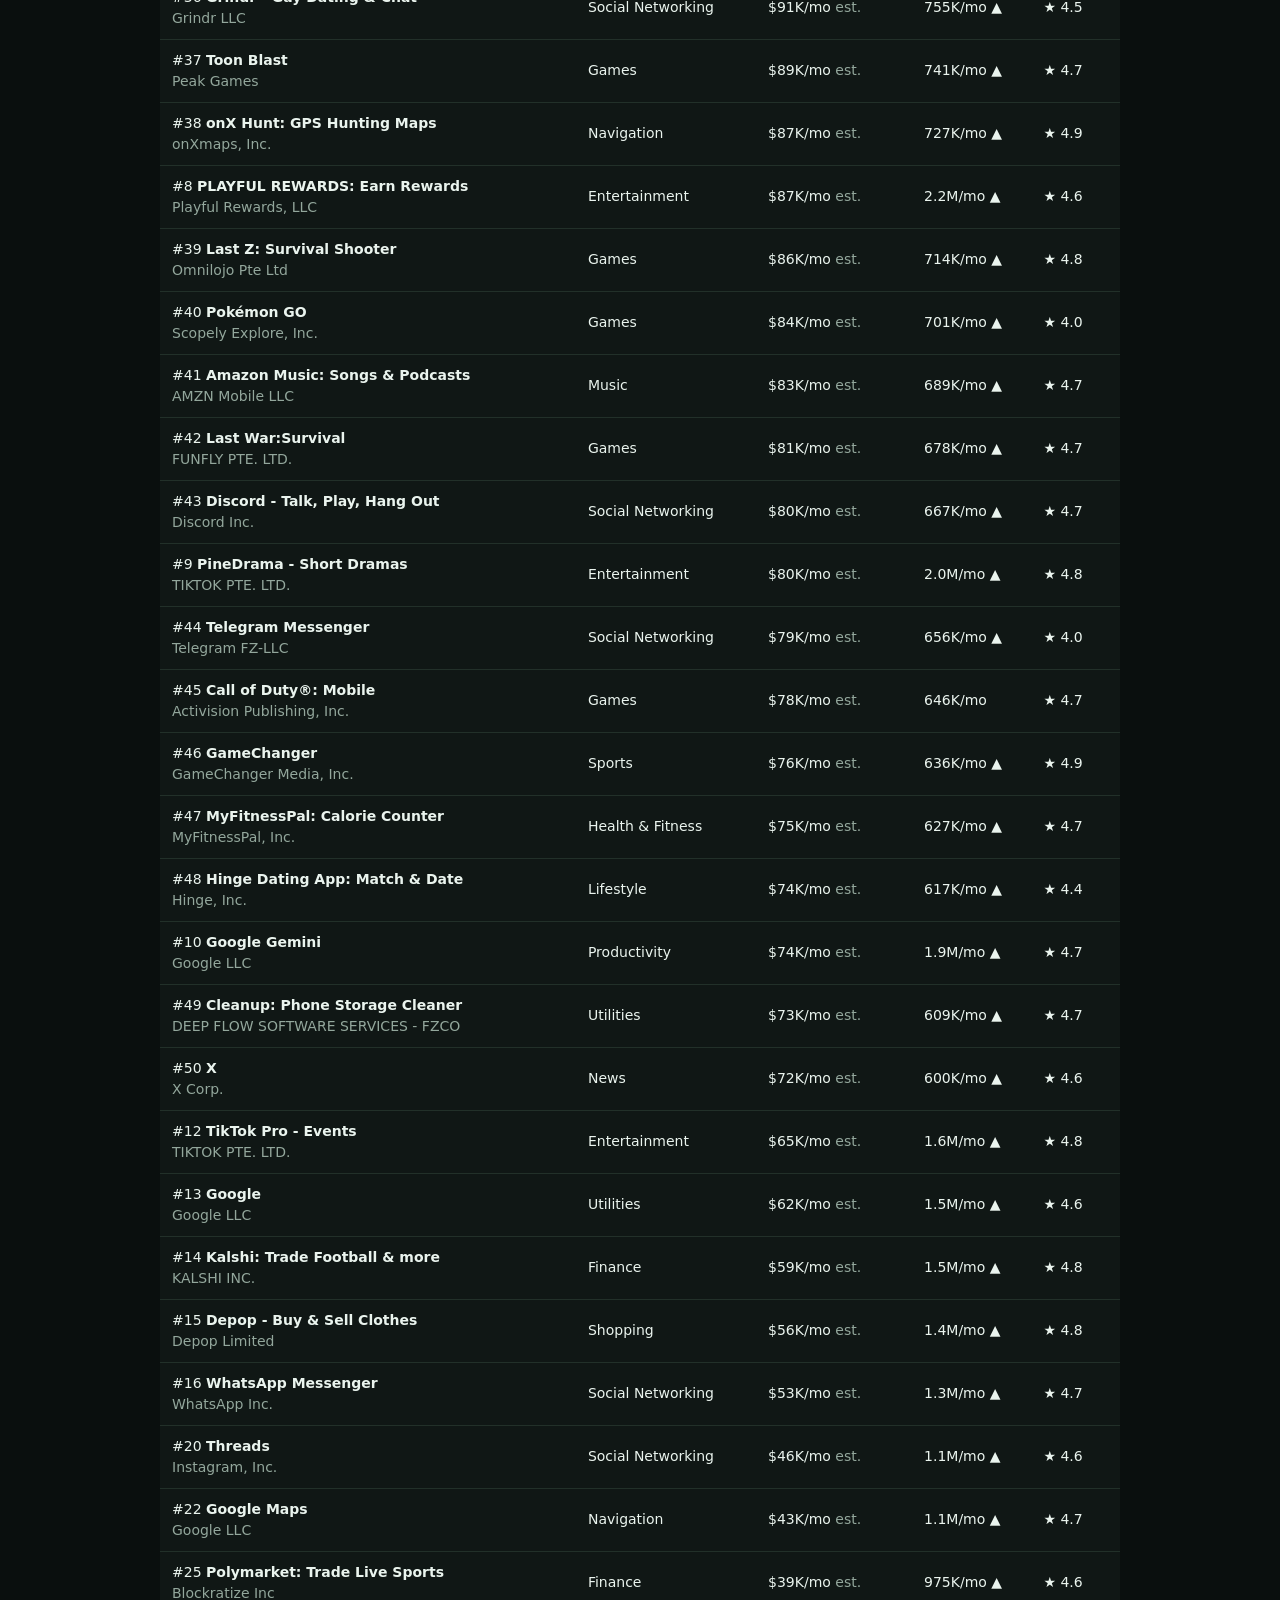
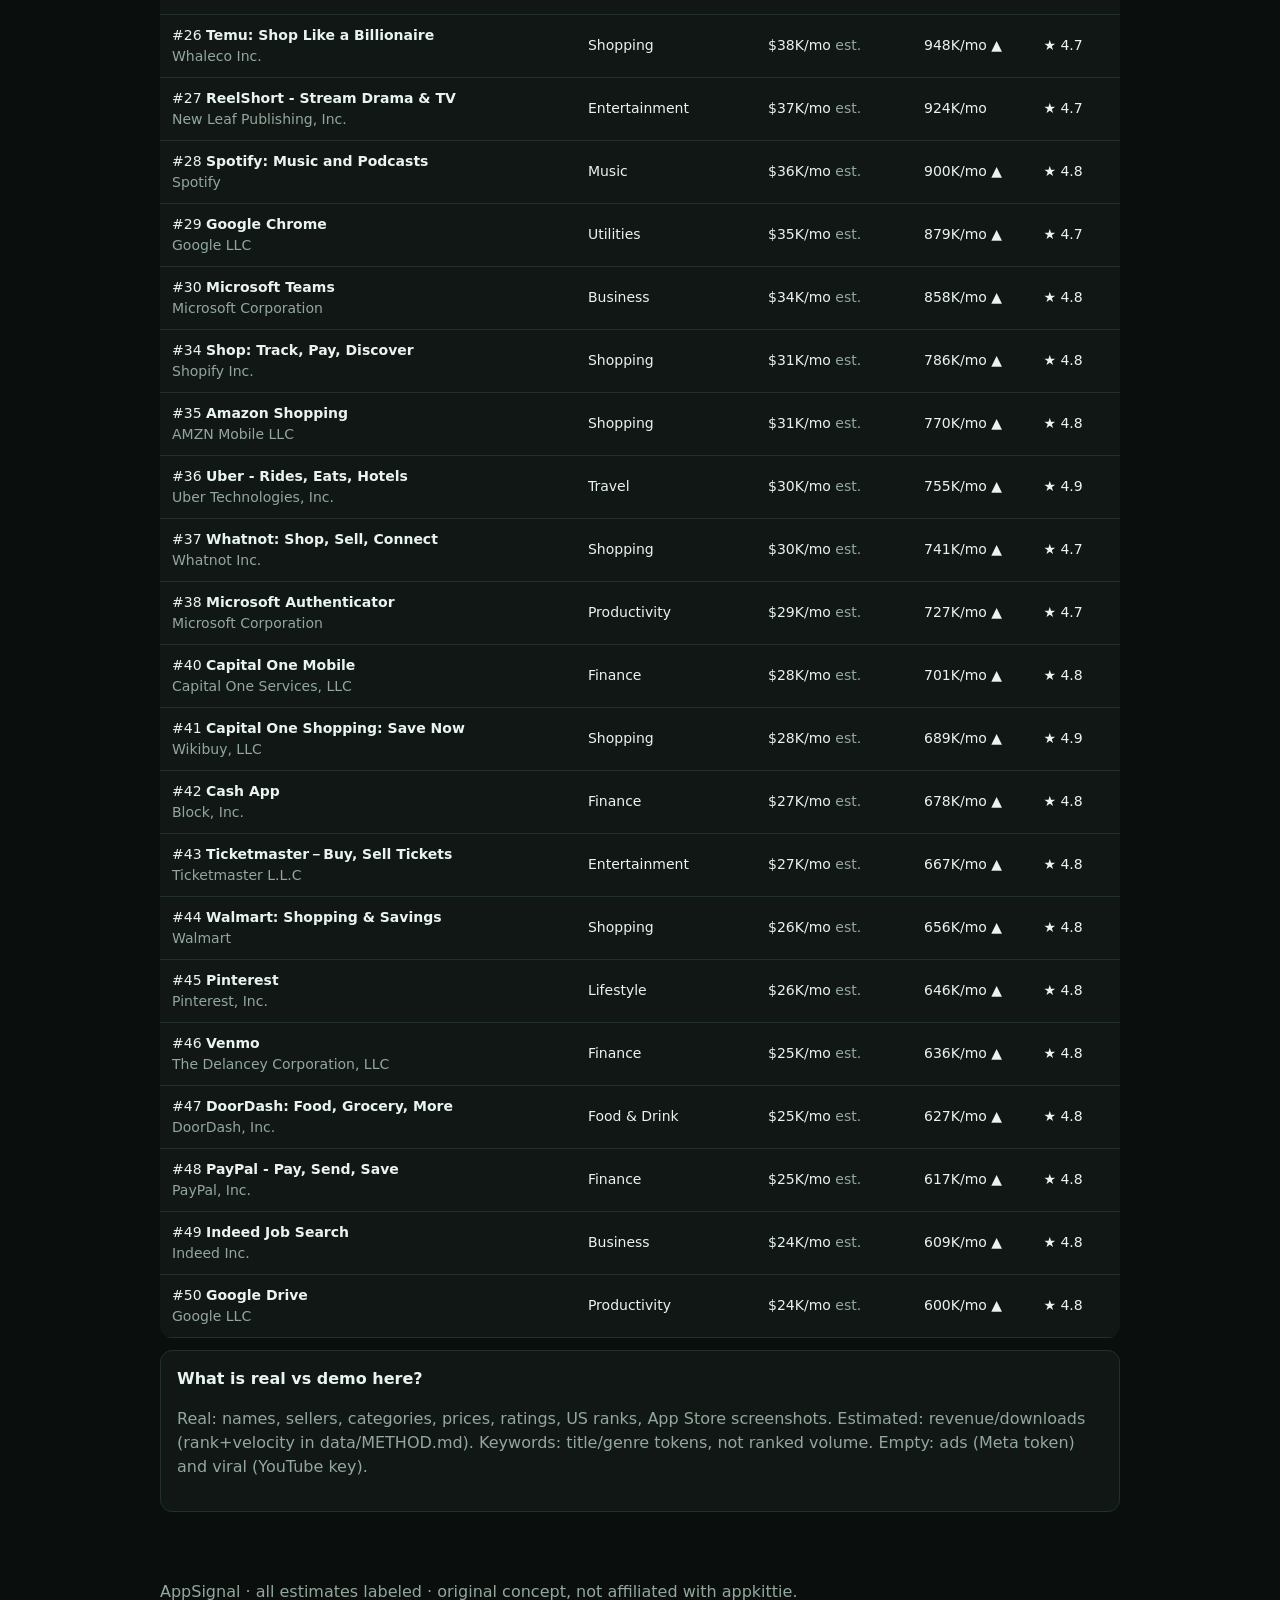
==== commit 503c812c: "Add a $19 genre chart brief with checkout still closed. The free page shows who entered, left, or mo" ====
--- a/index.html
+++ b/index.html
@@ -11,7 +11,7 @@
 <header class="hero">
   <span class="badge">Original prototype · not affiliated with appkittie</span>
   <h1>Find what's winning<br>in <em>mobile apps</em></h1>
-  <p class="mut">Live App Store charts + labeled estimates. Screenshots from Apple lookup. Ads and viral need API tokens.</p>
+  <p class="mut">Live App Store charts + labeled estimates. Screenshots from Apple lookup. Ads and viral need API tokens. <a href="brief.html">Today's free genre brief</a> shows who moved. Another genre is $19 once. Card checkout is closed.</p>
   <div class="toolbar">
     <input id="q" placeholder="Search apps, e.g. calorie tracker" aria-label="Search apps">
     <select id="genre" aria-label="Genre filter"><option value="">All genres</option></select>
@@ -26,6 +26,11 @@
   <p class="mut" id="status" role="status" aria-live="polite"></p>
 </header>
 <main>
+  <div class="card" id="offer">
+    <b>Genre chart brief — $19 once</b>
+    <p class="mut">Who entered, left, or moved on the US Top Free, Top Grossing, and Top Paid charts for one genre. The largest genre is free. This table stays free. Card checkout is closed, so the site does not charge a card.</p>
+    <p><a class="btn" href="brief.html">Read today's free brief</a></p>
+  </div>
   <div id="tablewrap">
     <table><thead><tr><th>App</th><th>Category</th><th>Rev (est.)</th><th>Dls (est.)</th><th>Rating</th></tr></thead>
     <tbody id="rows"></tbody></table>
--- a/styles.css
+++ b/styles.css
@@ -12,7 +12,10 @@
 input { flex: 2 1 220px; background: var(--card); color: var(--ink); }
 select { background: var(--card); color: var(--ink); }
 button { background: var(--acc); color: #04241a; font-weight: 700; cursor: pointer; border: none; }
-#tablewrap { overflow-x: auto; }
+#tablewrap, .tablewrap { overflow-x: auto; }
+a { color: var(--acc); }
+a.btn { display: inline-block; background: var(--acc); color: #04241a; font-weight: 700; text-decoration: none; border-radius: 10px; padding: 12px 16px; }
+a.btn:focus-visible, button:focus-visible, select:focus-visible, input:focus-visible { outline: 2px solid #fff; outline-offset: 2px; }
 table { width: 100%; border-collapse: collapse; background: var(--card); border-radius: 12px; overflow: hidden; }
 th, td { text-align: left; padding: 10px 12px; border-bottom: 1px solid var(--line); font-size: 14px; white-space: nowrap; }
 td:first-child { white-space: normal; }
